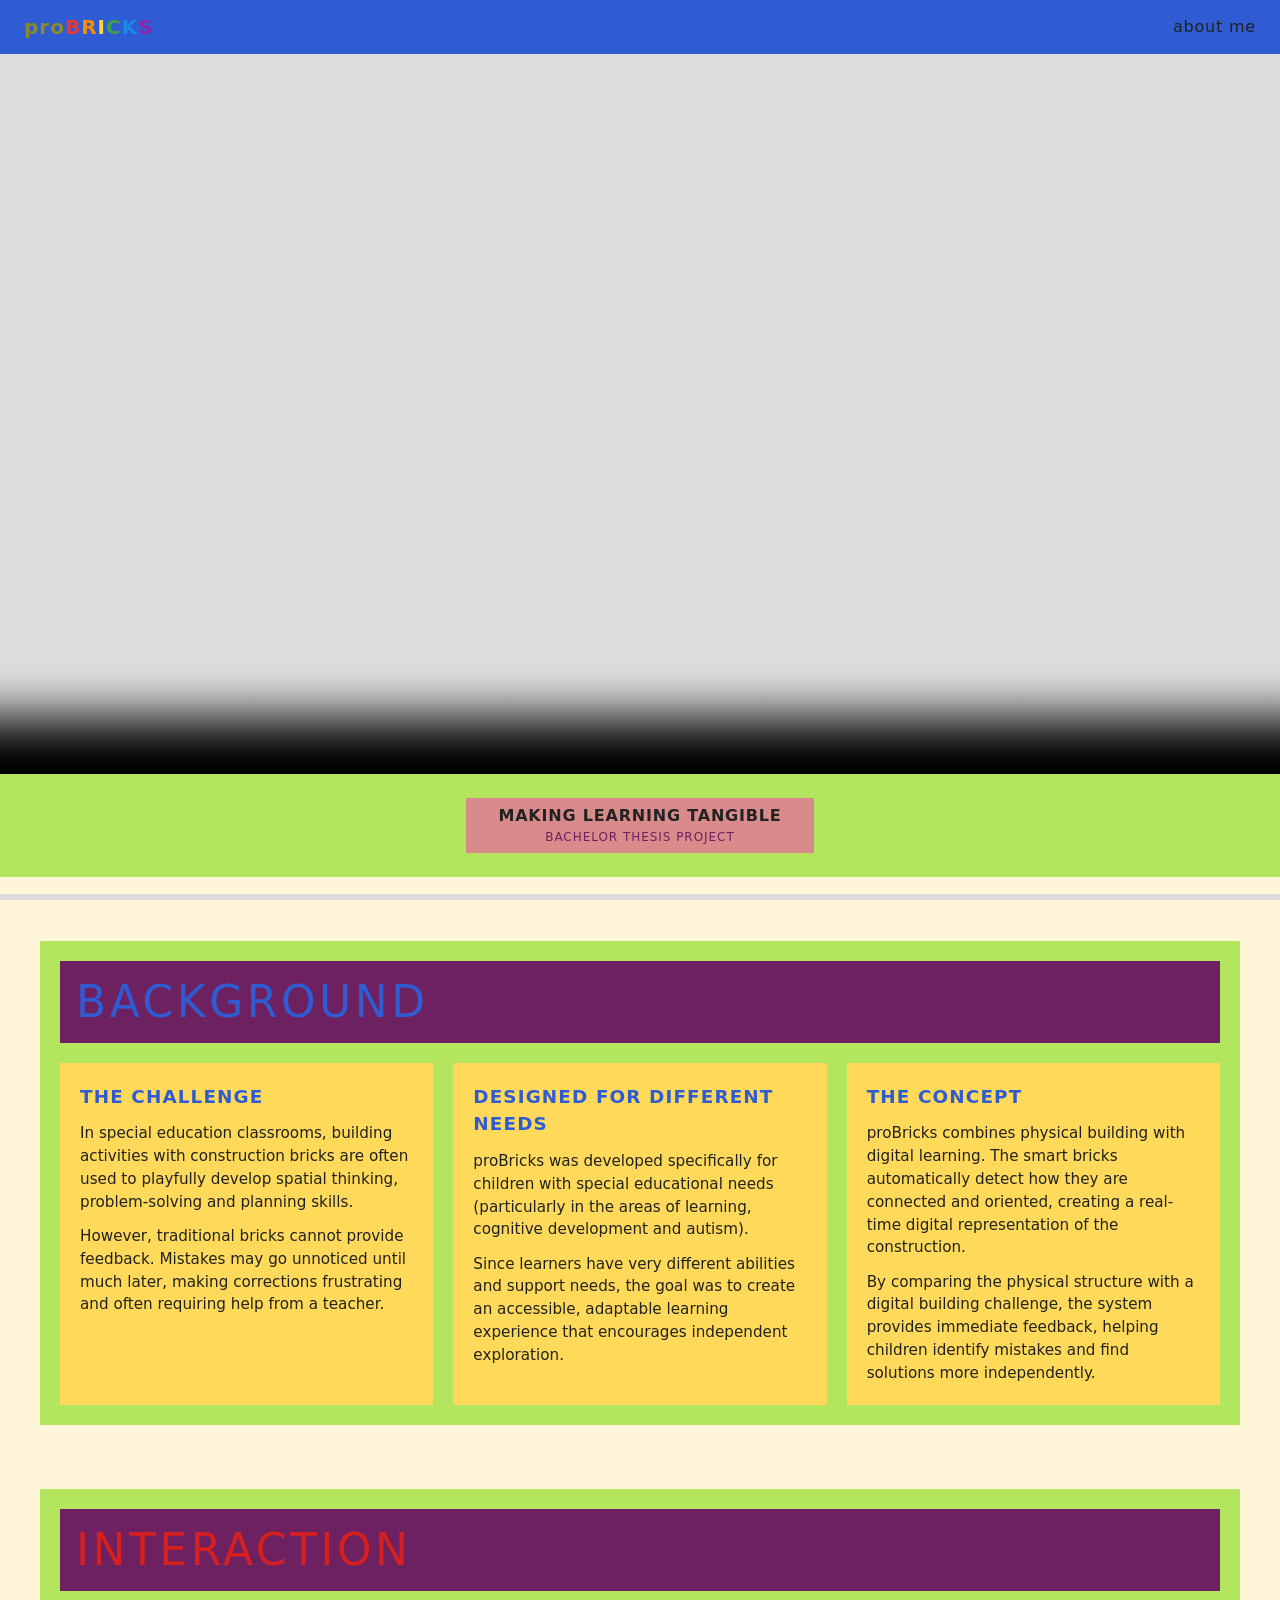
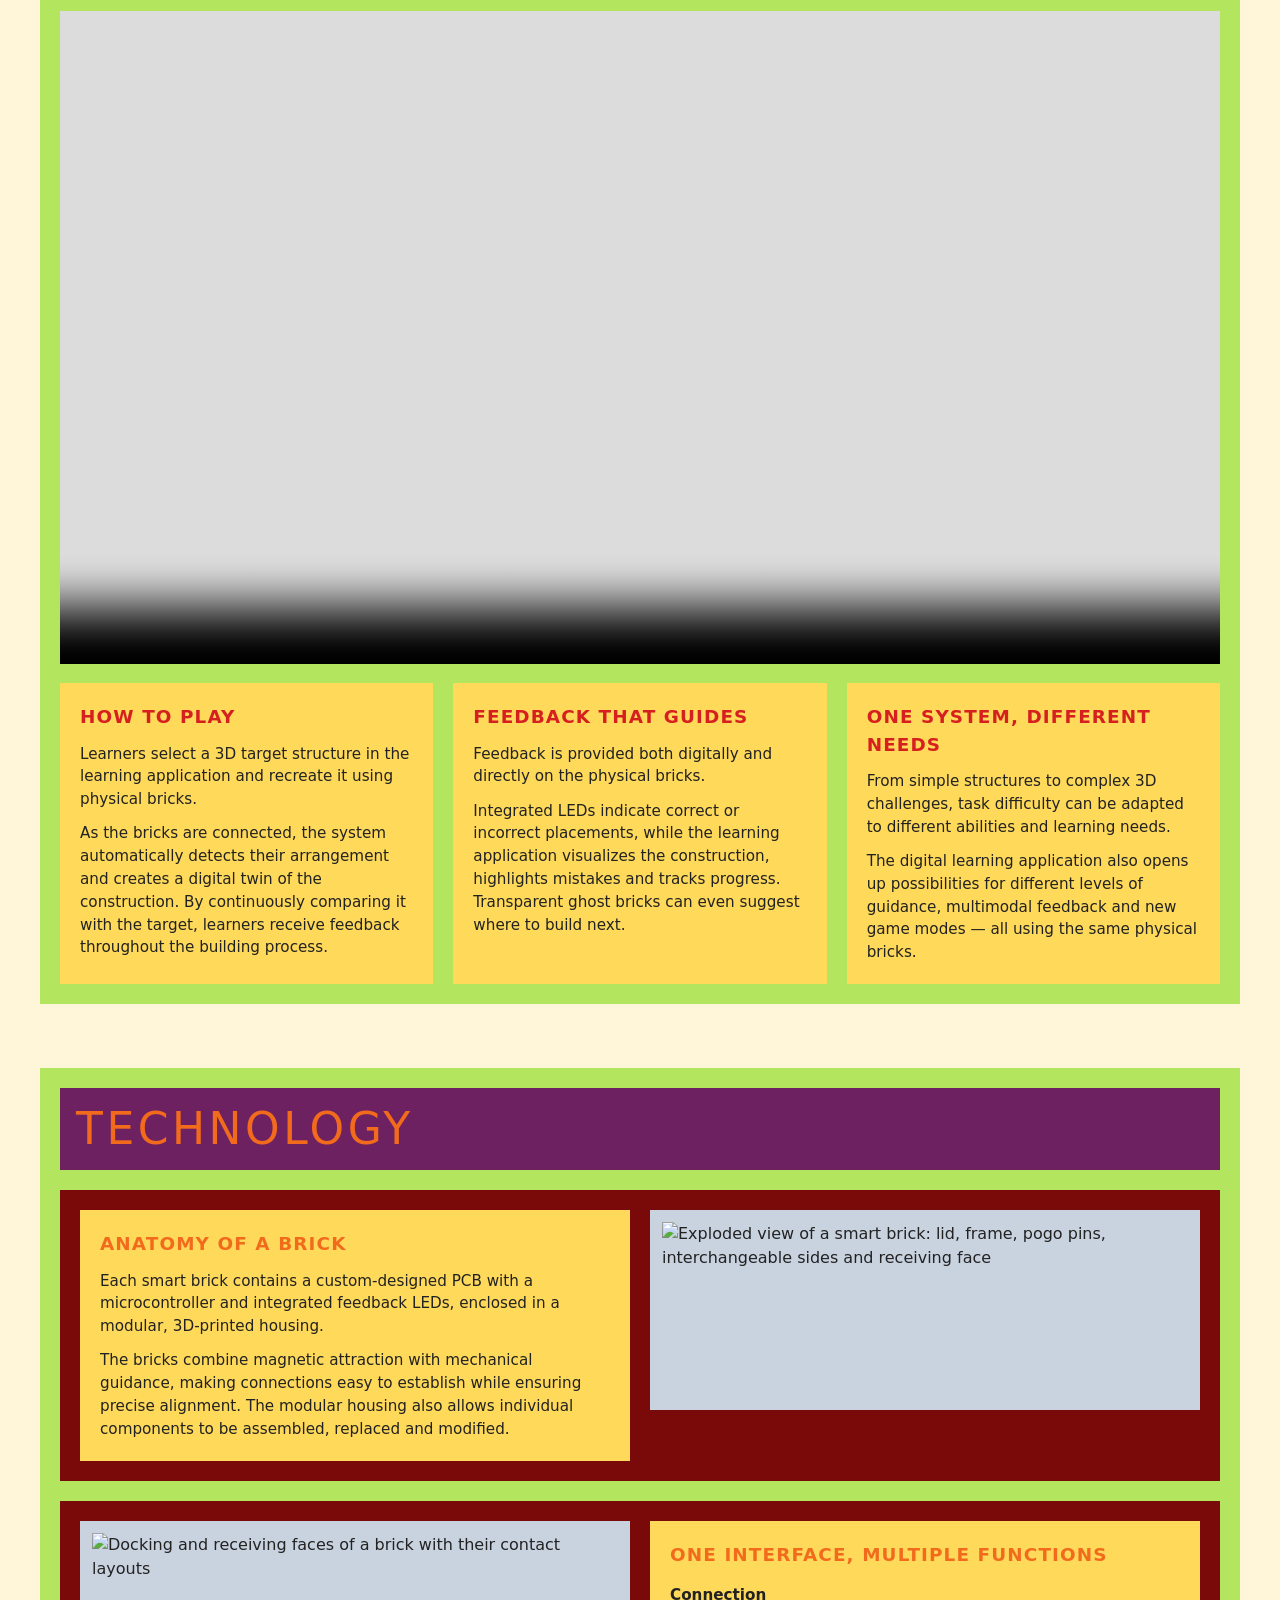
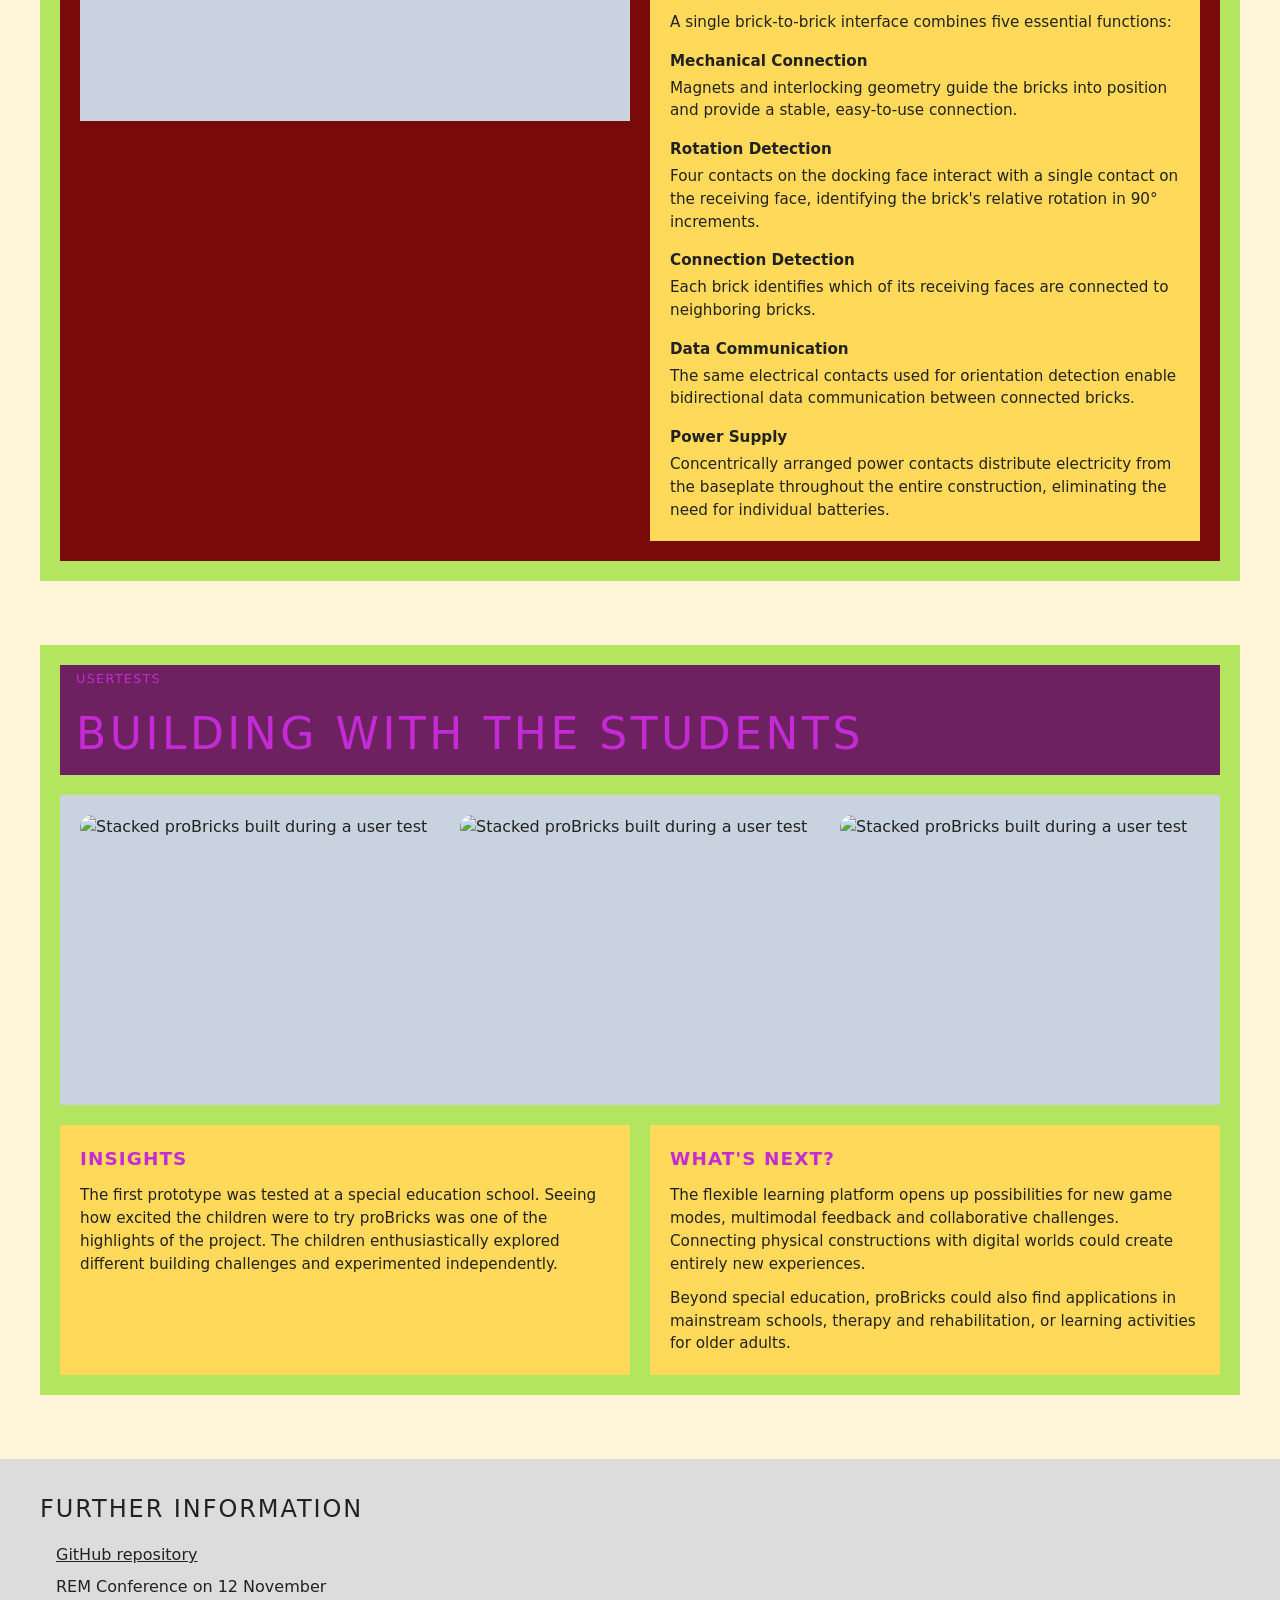
==== index.html @ c1872a35 "initial commit" ====
<!DOCTYPE html>
<html lang="en">
<head>
  <meta charset="UTF-8">
  <meta name="viewport" content="width=device-width, initial-scale=1.0">
  <title>proBRICKS – Making Learning Tangible</title>
  <link rel="stylesheet" href="css/styles.css">
</head>
<body>

  <!-- Header -->
  <header class="site-header">
    <a href="#" class="logo" aria-label="proBRICKS home">
      <span class="logo-pro">pro</span><span class="l1">B</span><span class="l2">R</span><span class="l3">I</span><span class="l4">C</span><span class="l5">K</span><span class="l6">S</span>
    </a>
    <nav class="site-nav">
      <a href="#about">about me</a>
    </nav>
  </header>

  <main>
    <!-- Hero -->
    <div class="video video--hero">
      <video controls preload="metadata" poster="assets/hero-poster.jpg">
        <source src="assets/hero.mp4" type="video/mp4">
      </video>
    </div>

    <div class="band">
      <div class="tagline">
        <p class="tagline-title">Making learning tangible</p>
        <p class="tagline-sub">Bachelor thesis project</p>
      </div>
    </div>

    <!-- Background -->
    <section class="section section--background" id="background">
      <h2 class="section-title">Background</h2>
      <div class="card-grid">
        <article class="card">
          <h3>The Challenge</h3>
          <p>In special education classrooms, building activities with construction bricks are often used to playfully develop spatial thinking, problem-solving and planning skills.</p>
          <p>However, traditional bricks cannot provide feedback. Mistakes may go unnoticed until much later, making corrections frustrating and often requiring help from a teacher.</p>
        </article>
        <article class="card">
          <h3>Designed for Different Needs</h3>
          <p>proBricks was developed specifically for children with special educational needs (particularly in the areas of learning, cognitive development and autism).</p>
          <p>Since learners have very different abilities and support needs, the goal was to create an accessible, adaptable learning experience that encourages independent exploration.</p>
        </article>
        <article class="card">
          <h3>The Concept</h3>
          <p>proBricks combines physical building with digital learning. The smart bricks automatically detect how they are connected and oriented, creating a real-time digital representation of the construction.</p>
          <p>By comparing the physical structure with a digital building challenge, the system provides immediate feedback, helping children identify mistakes and find solutions more independently.</p>
        </article>
      </div>
    </section>

    <!-- Interaction -->
    <section class="section section--interaction" id="interaction">
      <h2 class="section-title">Interaction</h2>
      <div class="video">
        <video controls preload="metadata" poster="assets/interaction-poster.jpg">
          <source src="assets/interaction.mp4" type="video/mp4">
        </video>
      </div>
      <div class="card-grid">
        <article class="card">
          <h3>How to Play</h3>
          <p>Learners select a 3D target structure in the learning application and recreate it using physical bricks.</p>
          <p>As the bricks are connected, the system automatically detects their arrangement and creates a digital twin of the construction. By continuously comparing it with the target, learners receive feedback throughout the building process.</p>
        </article>
        <article class="card">
          <h3>Feedback That Guides</h3>
          <p>Feedback is provided both digitally and directly on the physical bricks.</p>
          <p>Integrated LEDs indicate correct or incorrect placements, while the learning application visualizes the construction, highlights mistakes and tracks progress. Transparent ghost bricks can even suggest where to build next.</p>
        </article>
        <article class="card">
          <h3>One System, Different Needs</h3>
          <p>From simple structures to complex 3D challenges, task difficulty can be adapted to different abilities and learning needs.</p>
          <p>The digital learning application also opens up possibilities for different levels of guidance, multimodal feedback and new game modes — all using the same physical bricks.</p>
        </article>
      </div>
    </section>

    <!-- Technology -->
    <section class="section section--technology" id="technology">
      <h2 class="section-title">Technology</h2>

      <div class="feature-row">
        <article class="card">
          <h3>Anatomy of a Brick</h3>
          <p>Each smart brick contains a custom-designed PCB with a microcontroller and integrated feedback LEDs, enclosed in a modular, 3D-printed housing.</p>
          <p>The bricks combine magnetic attraction with mechanical guidance, making connections easy to establish while ensuring precise alignment. The modular housing also allows individual components to be assembled, replaced and modified.</p>
        </article>
        <figure class="media">
          <img src="assets/brick-anatomy.png" alt="Exploded view of a smart brick: lid, frame, pogo pins, interchangeable sides and receiving face">
        </figure>
      </div>

      <div class="feature-row feature-row--reverse">
        <article class="card">
          <h3>One Interface, Multiple Functions</h3>
          <h4>Connection</h4>
          <p>A single brick-to-brick interface combines five essential functions:</p>
          <h4>Mechanical Connection</h4>
          <p>Magnets and interlocking geometry guide the bricks into position and provide a stable, easy-to-use connection.</p>
          <h4>Rotation Detection</h4>
          <p>Four contacts on the docking face interact with a single contact on the receiving face, identifying the brick's relative rotation in 90° increments.</p>
          <h4>Connection Detection</h4>
          <p>Each brick identifies which of its receiving faces are connected to neighboring bricks.</p>
          <h4>Data Communication</h4>
          <p>The same electrical contacts used for orientation detection enable bidirectional data communication between connected bricks.</p>
          <h4>Power Supply</h4>
          <p>Concentrically arranged power contacts distribute electricity from the baseplate throughout the entire construction, eliminating the need for individual batteries.</p>
        </article>
        <figure class="media">
          <img src="assets/brick-interface.png" alt="Docking and receiving faces of a brick with their contact layouts">
        </figure>
      </div>
    </section>

    <!-- Usertests -->
    <section class="section section--usertests" id="usertests">
      <p class="section-eyebrow">Usertests</p>
      <h2 class="section-title">Building with the Students</h2>
      <div class="media-strip">
        <figure class="media"><img src="assets/usertest-1.jpg" alt="Stacked proBricks built during a user test"></figure>
        <figure class="media"><img src="assets/usertest-2.jpg" alt="Stacked proBricks built during a user test"></figure>
        <figure class="media"><img src="assets/usertest-3.jpg" alt="Stacked proBricks built during a user test"></figure>
      </div>
      <div class="card-grid">
        <article class="card">
          <h3>Insights</h3>
          <p>The first prototype was tested at a special education school. Seeing how excited the children were to try proBricks was one of the highlights of the project. The children enthusiastically explored different building challenges and experimented independently.</p>
        </article>
        <article class="card">
          <h3>What's Next?</h3>
          <p>The flexible learning platform opens up possibilities for new game modes, multimodal feedback and collaborative challenges. Connecting physical constructions with digital worlds could create entirely new experiences.</p>
          <p>Beyond special education, proBricks could also find applications in mainstream schools, therapy and rehabilitation, or learning activities for older adults.</p>
        </article>
      </div>
    </section>
  </main>

  <!-- Footer -->
  <footer class="site-footer" id="about">
    <h2>Further Information</h2>
    <ul>
      <li><a href="#">GitHub repository</a></li>
      <li>REM Conference on 12 November</li>
    </ul>
  </footer>

  <div class="progress" aria-hidden="true"><div class="progress-fill"></div></div>

  <script src="js/main.js"></script>
</body>
</html>
---- css/styles.css ----
/* ==========================================================
   Colors – these are the wireframe colors from Figma.
   Swap them here to change the whole site.
   ========================================================== */
:root {
  --page-bg:     #fff6d9;  /* cream page background */
  --bar:         #dcdcdc;  /* header / footer / video gray */
  --section:     #b3e55e;  /* olive  – .section wrapper */
  --title-bar:   #6e2160;  /* purple – .section-title */
  --card:        #ffd95a;  /* yellow – .card */
  --feature:     #7a0a0a;  /* maroon – .feature-row */
  --media:       #c9d3e0;  /* light blue-gray – .media */
  --tagline:     #d98a8a;  /* pink   – .tagline */
  --text:        #222;

  /* per-section accent colors */
  --accent-blue:    #2f5bd3;
  --accent-red:     #d61f1f;
  --accent-orange:  #f26b1d;
  --accent-magenta: #c42bd6;

  --gap: 1.25rem;
  --radius: 4px;
  --max-width: 1200px;
}

/* ---------- Base ---------- */
*,
*::before,
*::after { box-sizing: border-box; }

/* keeps in-page jumps (#about) from landing under the sticky header */
html { scroll-padding-top: 4rem; }

body {
  margin: 0;
  font-family: "Open Sans", system-ui, -apple-system, "Segoe UI", sans-serif;
  line-height: 1.5;
  color: var(--text);
  background: var(--page-bg);
}

img, video { display: block; max-width: 100%; }

h1, h2, h3, h4 { margin: 0; }
p { margin: 0 0 0.75em; }
p:last-child { margin-bottom: 0; }

a { color: inherit; }

/* ---------- Header ---------- */
.site-header {
  position: sticky;
  top: 0;
  z-index: 100;
  display: flex;
  align-items: center;
  gap: 1rem;
  padding: 0.75rem 1.5rem;
  background: var(--accent-blue);
}

.logo {
  font-weight: 700;
  font-size: 1.25rem;
  letter-spacing: 0.05em;
  text-decoration: none;
}
.logo-pro { color: #8a8a2a; }
.logo .l1 { color: #e53935; }
.logo .l2 { color: #fb8c00; }
.logo .l3 { color: #fdd835; }
.logo .l4 { color: #43a047; }
.logo .l5 { color: #1e88e5; }
.logo .l6 { color: #8e24aa; }

.site-nav { margin-left: auto; }
.site-nav a { text-decoration: none; letter-spacing: 0.05em; }

/* ---------- Video ---------- */
.video {
  aspect-ratio: 16 / 9;
  background: var(--bar);
}
.video video {
  width: 100%;
  height: 100%;
  object-fit: cover;
}
.video--hero {
  max-height: 85vh;
  width: 100%;
}

/* ---------- Tagline band ---------- */
.band {
  display: flex;
  justify-content: center;
  padding: 1.5rem;
  background: var(--section);
}
.tagline {
  padding: 0.4rem 2rem;
  text-align: center;
  background: var(--tagline);
}
.tagline-title {
  margin: 0;
  font-weight: 600;
  text-transform: uppercase;
  letter-spacing: 0.05em;
}
.tagline-sub {
  margin: 0;
  font-size: 0.75rem;
  text-transform: uppercase;
  letter-spacing: 0.08em;
  color: #6e2160;
}

/* ---------- Section (olive wrapper) ---------- */
.section {
  --accent: var(--accent-blue);
  max-width: var(--max-width);
  margin: 4rem auto;
  padding: var(--gap);
  display: flex;
  flex-direction: column;
  gap: var(--gap);
  background: var(--section);
}

.section--background { --accent: var(--accent-blue); }
.section--interaction { --accent: var(--accent-red); }
.section--technology { --accent: var(--accent-orange); }
.section--usertests  { --accent: var(--accent-magenta); }

/* Purple title bar */
.section-title {
  padding: 0.5rem 1rem;
  font-size: clamp(1.75rem, 4vw, 2.75rem);
  font-weight: 400;
  text-transform: uppercase;
  letter-spacing: 0.08em;
  color: var(--accent);
  background: var(--title-bar);
}

/* Small label above a title */
.section-eyebrow {
  margin: 0 0 calc(var(--gap) * -1);
  padding: 0.25rem 1rem;
  font-size: 0.8rem;
  text-transform: uppercase;
  letter-spacing: 0.1em;
  color: var(--accent);
  background: var(--title-bar);
}

/* ---------- Cards (yellow) ---------- */
.card-grid {
  display: grid;
  grid-template-columns: repeat(auto-fit, minmax(260px, 1fr));
  gap: var(--gap);
}

.card {
  padding: 1.25rem;
  font-size: 0.95rem;
  background: var(--card);
}
.card h3 {
  margin-bottom: 0.75rem;
  font-size: 1.15rem;
  font-weight: 600;
  text-transform: uppercase;
  letter-spacing: 0.06em;
  color: var(--accent);
}
.card h4 {
  margin: 1rem 0 0.25rem;
  font-size: 0.95rem;
}

/* ---------- Feature row (maroon: card + media) ---------- */
.feature-row {
  display: grid;
  grid-template-columns: 1fr 1fr;
  gap: var(--gap);
  padding: var(--gap);
  background: var(--feature);
  align-items: start;
}
.feature-row--reverse .media { order: -1; }

/* ---------- Media (light blue-gray image frame) ---------- */
.media {
  margin: 0;
  padding: 0.75rem;
  background: var(--media);
  min-height: 200px;
}
.media img {
  width: 100%;
  height: 100%;
  object-fit: contain;
}

.media-strip {
  display: grid;
  grid-template-columns: repeat(auto-fit, minmax(220px, 1fr));
  gap: var(--gap);
  padding: var(--gap);
  background: var(--media);
}
.media-strip .media {
  padding: 0;
  aspect-ratio: 4 / 3;
}
.media-strip .media img {
  object-fit: cover;
  border-radius: 12px;
}

/* ---------- Footer ---------- */
.site-footer {
  padding: 2rem 1.5rem 4rem;
  background: var(--bar);
}
.site-footer h2 {
  max-width: var(--max-width);
  margin: 0 auto 1rem;
  font-weight: 500;
  text-transform: uppercase;
  letter-spacing: 0.08em;
}
.site-footer ul {
  max-width: var(--max-width);
  margin: 0 auto;
  padding-left: 1rem;
  list-style: none;
}
.site-footer li { margin-bottom: 0.5rem; }

/* ---------- Scroll progress bar ---------- */
.progress {
  position: fixed;
  left: 0;
  right: 0;
  bottom: 0;
  height: 6px;
  background: var(--bar);
}
.progress-fill {
  height: 100%;
  width: 0;
  background: var(--section);
}

/* ---------- Mobile ---------- */
@media (max-width: 768px) {
  .section { margin: 2rem 0.75rem; }
  .feature-row { grid-template-columns: 1fr; }
  .feature-row--reverse .media { order: 0; }
}
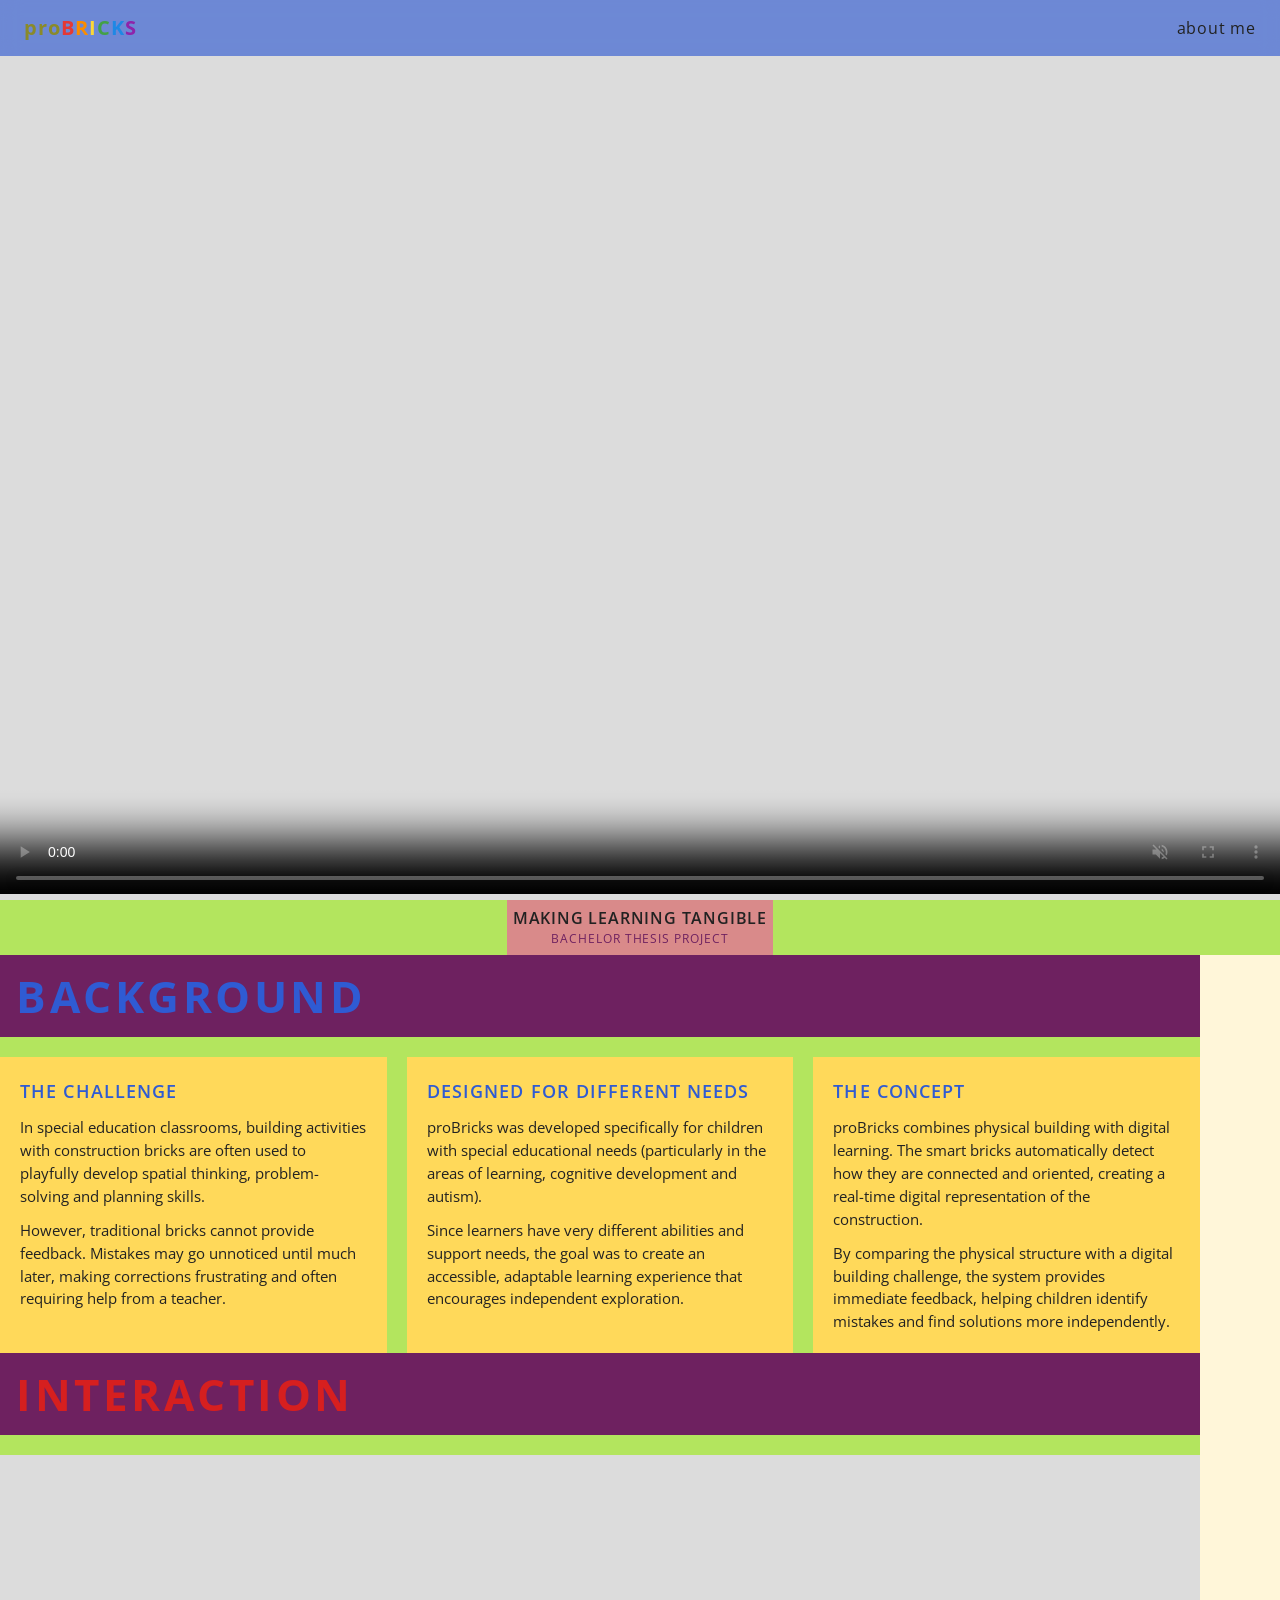
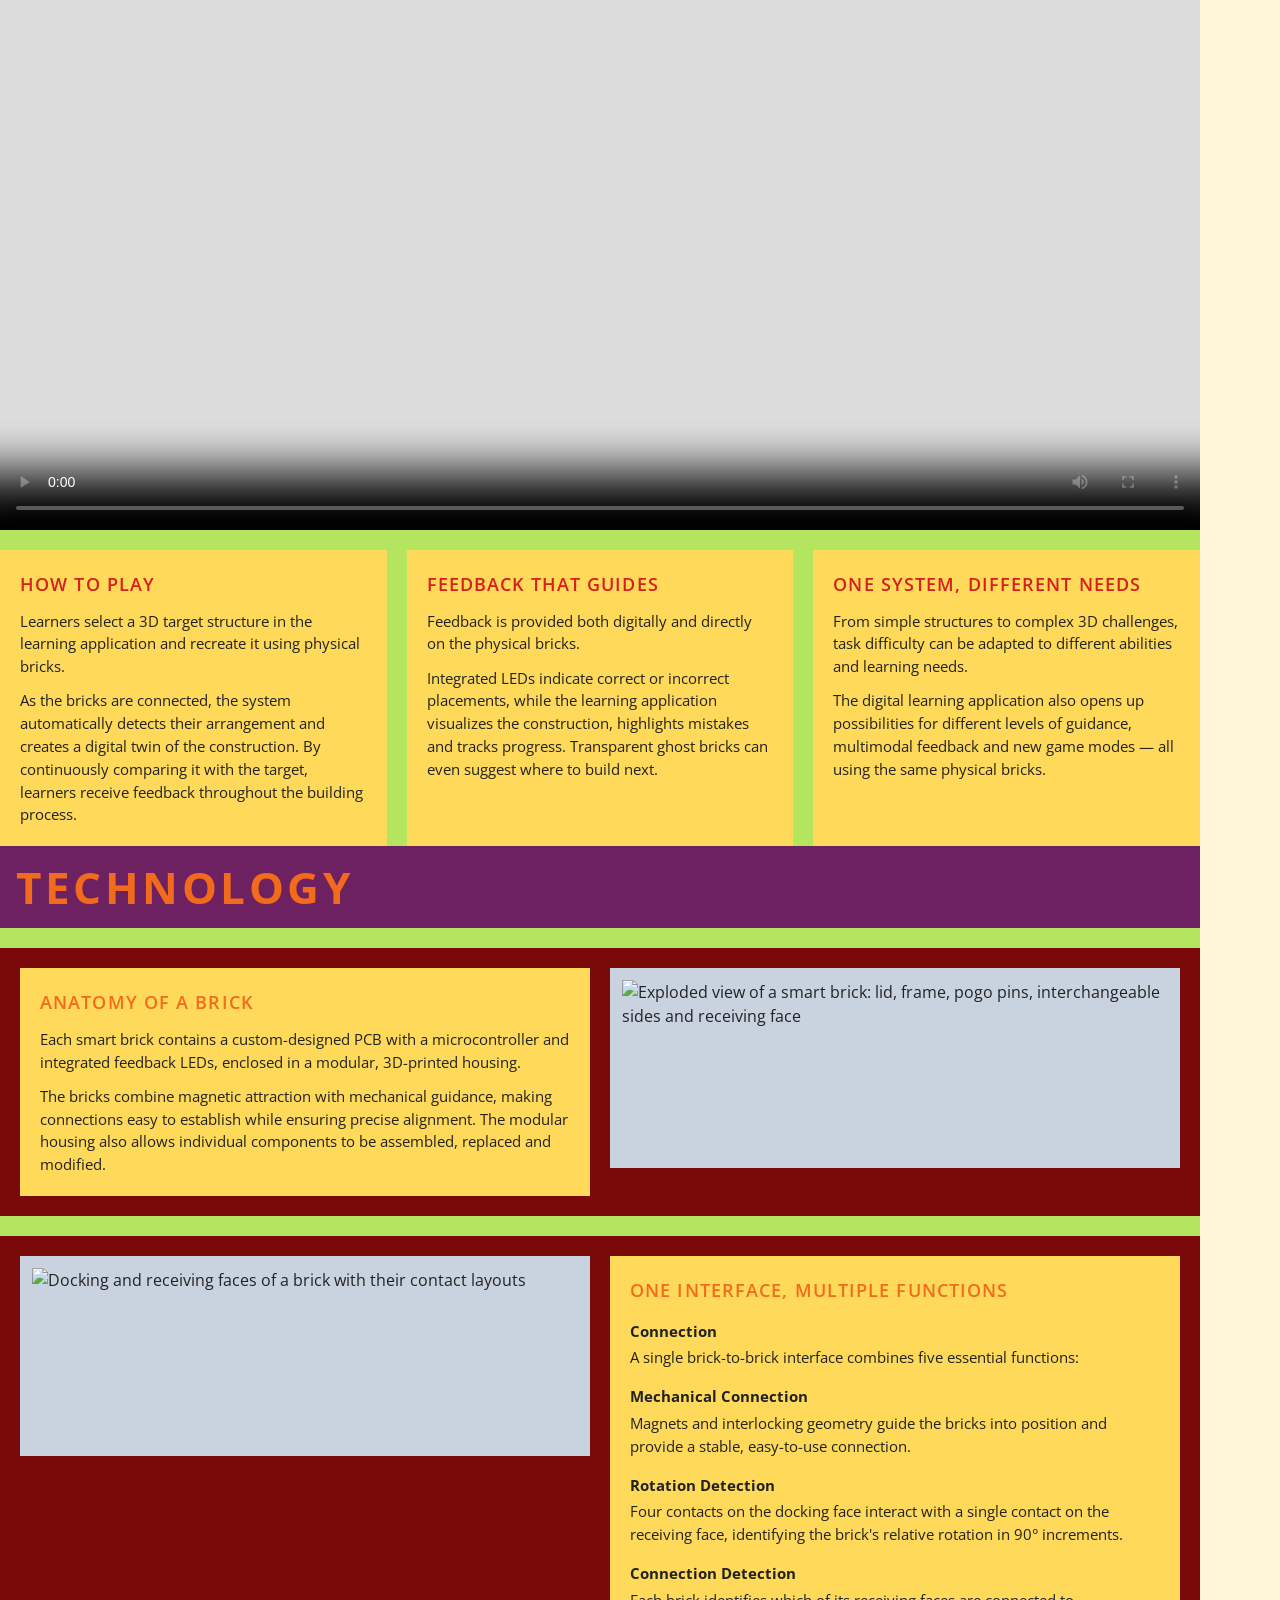
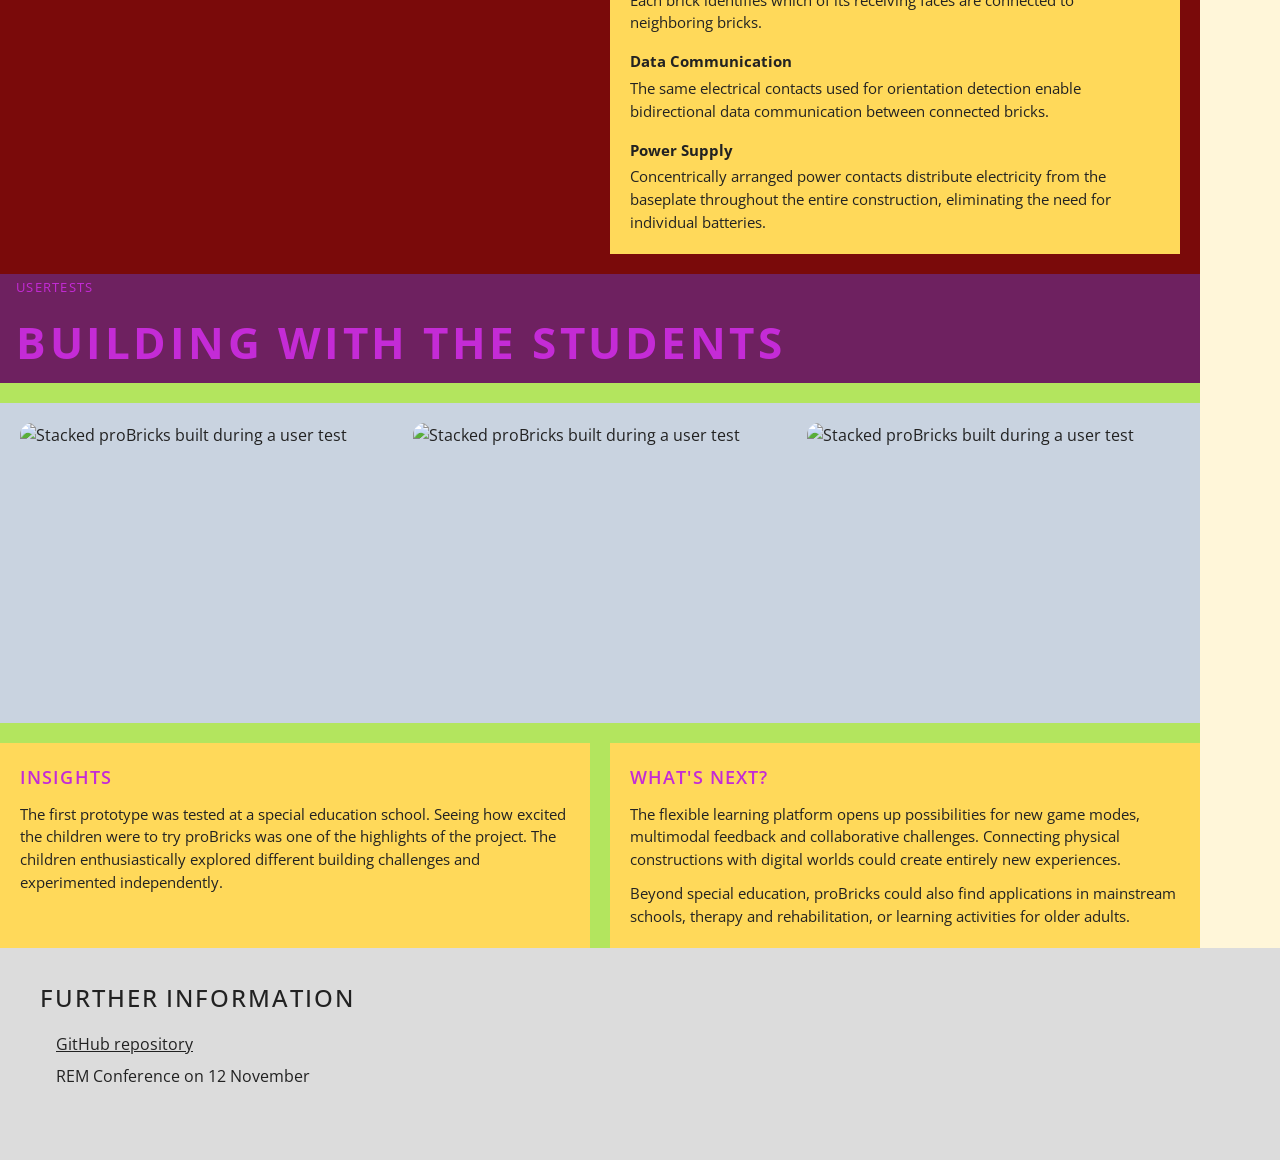
==== commit a44f6574: "text sizes css" ====
--- a/index.html
+++ b/index.html
@@ -15,13 +15,14 @@
     </a>
     <nav class="site-nav">
       <a href="#about">about me</a>
+      <img class="peek" src="assets/lego_elena.png" alt="" aria-hidden="true">
     </nav>
   </header>
 
   <main>
     <!-- Hero -->
     <div class="video video--hero">
-      <video controls preload="metadata" poster="assets/hero-poster.jpg">
+      <video autoplay muted playsinline controls poster="assets/hero-poster.jpg">
         <source src="assets/hero.mp4" type="video/mp4">
       </video>
     </div>
--- a/css/styles.css
+++ b/css/styles.css
@@ -1,6 +1,18 @@
 /* ==========================================================
-   Colors – these are the wireframe colors from Figma.
-   Swap them here to change the whole site.
+   Font – Open Sans, served from our own files (no Google request).
+   One variable file covers every weight from 400 to 700.
+   ========================================================== */
+@font-face {
+  font-family: "Open Sans";
+  font-style: normal;
+  font-weight: 400 700;
+  font-display: swap;
+  src: url("../assets/fonts/open-sans-latin.woff2") format("woff2");
+}
+
+/* ==========================================================
+   Design settings – colors, text styles and sizes.
+   Change them here to change the whole site.
    ========================================================== */
 :root {
   --page-bg:     #fff6d9;  /* cream page background */
@@ -19,9 +31,43 @@
   --accent-orange:  #f26b1d;
   --accent-magenta: #c42bd6;
 
+  /* text colors (headings in sections use their --accent) */
+  --text-sub:    #6e2160;  /* purple – tagline subtitle */
+
+  /* logo letter colors */
+  --logo-pro: #8a8a2a;
+  --logo-1:   #e53935;   /* B */
+  --logo-2:   #fb8c00;   /* R */
+  --logo-3:   #fdd835;   /* I */
+  --logo-4:   #43a047;   /* C */
+  --logo-5:   #1e88e5;   /* K */
+  --logo-6:   #8e24aa;   /* S */
+
+  /* ---------- Typography ---------- */
+  --font: "Open Sans", system-ui, -apple-system, "Segoe UI", sans-serif;
+
+  /* weights */
+  --fw-regular:  400;
+  --fw-medium:   500;
+  --fw-semibold: 600;
+  --fw-bold:     700;
+
+  /* sizes (1rem = 16px); smaller values for phones are in the Mobile block at the bottom */
+  --fs-body:          1rem;      /* normal text, "about me" */
+  --fs-logo:          1.25rem;
+  --fs-tagline:       1rem;
+  --fs-tagline-sub:   0.75rem;
+  --fs-section-title: clamp(1.75rem, 4vw, 2.75rem);  /* grows with window width */
+  --fs-eyebrow:       0.8rem;
+  --fs-card:          0.95rem;
+  --fs-card-title:    1.15rem;   /* card h3 */
+  --fs-card-sub:      0.95rem;   /* card h4 */
+  --fs-footer-title:  1.5rem;
+
   --gap: 1.25rem;
   --radius: 4px;
   --max-width: 1200px;
+  --header-h: 3.5rem;   /* fixed header height – the hero video fills the rest of the screen */
 }
 
 /* ---------- Base ---------- */
@@ -30,11 +76,14 @@
 *::after { box-sizing: border-box; }
 
 /* keeps in-page jumps (#about) from landing under the sticky header */
-html { scroll-padding-top: 4rem; }
+html { scroll-padding-top: var(--header-h); }
 
 body {
   margin: 0;
-  font-family: "Open Sans", system-ui, -apple-system, "Segoe UI", sans-serif;
+  overflow-x: clip;   /* hides the off-screen .peek figure without a sideways scrollbar */
+  font-family: var(--font);
+  font-size: var(--fs-body);
+  font-weight: var(--fw-regular);
   line-height: 1.5;
   color: var(--text);
   background: var(--page-bg);
@@ -56,26 +105,47 @@
   display: flex;
   align-items: center;
   gap: 1rem;
-  padding: 0.75rem 1.5rem;
-  background: var(--accent-blue);
+  height: var(--header-h);
+  padding: 0 1.5rem;
+  background: rgb(47 91 211 / 70%);   /* --accent-blue at 70% */
+  -webkit-backdrop-filter: blur(10px);
+  backdrop-filter: blur(10px);
 }
 
 .logo {
-  font-weight: 700;
-  font-size: 1.25rem;
+  font-weight: var(--fw-bold);
+  font-size: var(--fs-logo);
   letter-spacing: 0.05em;
   text-decoration: none;
 }
-.logo-pro { color: #8a8a2a; }
-.logo .l1 { color: #e53935; }
-.logo .l2 { color: #fb8c00; }
-.logo .l3 { color: #fdd835; }
-.logo .l4 { color: #43a047; }
-.logo .l5 { color: #1e88e5; }
-.logo .l6 { color: #8e24aa; }
+.logo-pro { color: var(--logo-pro); }
+.logo .l1 { color: var(--logo-1); }
+.logo .l2 { color: var(--logo-2); }
+.logo .l3 { color: var(--logo-3); }
+.logo .l4 { color: var(--logo-4); }
+.logo .l5 { color: var(--logo-5); }
+.logo .l6 { color: var(--logo-6); }
 
 .site-nav { margin-left: auto; }
 .site-nav a { text-decoration: none; letter-spacing: 0.05em; }
+
+/* Lego figure that peeks in from the right under "about me" on hover */
+.peek {
+  position: absolute;
+  top: 80%;
+  right: 0;
+  width: 70px;
+  pointer-events: none;
+  opacity: 0;
+  transform: translateX(110%);
+  /* same soft glide in and out */
+  transition: transform 0.6s ease-in-out, opacity 0.6s ease-in-out;
+}
+.site-nav a:hover + .peek,
+.site-nav a:focus-visible + .peek {
+  opacity: 1;
+  transform: translateX(0);
+}
 
 /* ---------- Video ---------- */
 .video {
@@ -87,43 +157,47 @@
   height: 100%;
   object-fit: cover;
 }
+/* header + hero video together fill exactly one screen */
 .video--hero {
-  max-height: 85vh;
   width: 100%;
+  aspect-ratio: auto;
+  height: calc(100vh - var(--header-h));
+  height: calc(100svh - var(--header-h));   /* mobile: ignores the browser's address bar */
 }
 
 /* ---------- Tagline band ---------- */
 .band {
   display: flex;
   justify-content: center;
-  padding: 1.5rem;
+  padding: 1m;
   background: var(--section);
 }
 .tagline {
-  padding: 0.4rem 2rem;
+  padding: 0.4rem;
   text-align: center;
   background: var(--tagline);
 }
 .tagline-title {
   margin: 0;
-  font-weight: 600;
+  font-size: var(--fs-tagline);
+  font-weight: var(--fw-semibold);
   text-transform: uppercase;
   letter-spacing: 0.05em;
 }
 .tagline-sub {
   margin: 0;
-  font-size: 0.75rem;
+  font-size: var(--fs-tagline-sub);
   text-transform: uppercase;
   letter-spacing: 0.08em;
-  color: #6e2160;
+  color: var(--text-sub);
 }
 
 /* ---------- Section (olive wrapper) ---------- */
 .section {
   --accent: var(--accent-blue);
   max-width: var(--max-width);
-  margin: 4rem auto;
-  padding: var(--gap);
+  /*margin: 4rem auto;*/
+  /*padding: var(--gap);*/
   display: flex;
   flex-direction: column;
   gap: var(--gap);
@@ -138,8 +212,8 @@
 /* Purple title bar */
 .section-title {
   padding: 0.5rem 1rem;
-  font-size: clamp(1.75rem, 4vw, 2.75rem);
-  font-weight: 400;
+  font-size: var(--fs-section-title);
+  font-weight: var(--fw-bold);
   text-transform: uppercase;
   letter-spacing: 0.08em;
   color: var(--accent);
@@ -150,7 +224,7 @@
 .section-eyebrow {
   margin: 0 0 calc(var(--gap) * -1);
   padding: 0.25rem 1rem;
-  font-size: 0.8rem;
+  font-size: var(--fs-eyebrow);
   text-transform: uppercase;
   letter-spacing: 0.1em;
   color: var(--accent);
@@ -166,20 +240,21 @@
 
 .card {
   padding: 1.25rem;
-  font-size: 0.95rem;
+  font-size: var(--fs-card);
   background: var(--card);
 }
 .card h3 {
   margin-bottom: 0.75rem;
-  font-size: 1.15rem;
-  font-weight: 600;
+  font-size: var(--fs-card-title);
+  font-weight: var(--fw-semibold);
   text-transform: uppercase;
   letter-spacing: 0.06em;
   color: var(--accent);
 }
 .card h4 {
   margin: 1rem 0 0.25rem;
-  font-size: 0.95rem;
+  font-size: var(--fs-card-sub);
+  font-weight: var(--fw-bold);
 }
 
 /* ---------- Feature row (maroon: card + media) ---------- */
@@ -230,7 +305,8 @@
 .site-footer h2 {
   max-width: var(--max-width);
   margin: 0 auto 1rem;
-  font-weight: 500;
+  font-size: var(--fs-footer-title);
+  font-weight: var(--fw-medium);
   text-transform: uppercase;
   letter-spacing: 0.08em;
 }
@@ -259,6 +335,16 @@
 
 /* ---------- Mobile ---------- */
 @media (max-width: 768px) {
+  /* slightly smaller text on phones; body text stays 16px for readability */
+  :root {
+    --fs-logo:          1.1rem;
+    --fs-tagline:       0.9rem;
+    --fs-tagline-sub:   0.7rem;
+    --fs-card-title:    1.05rem;
+    --fs-footer-title:  1.25rem;
+  }
+  .logo { letter-spacing: 0.02em; }
+
   .section { margin: 2rem 0.75rem; }
   .feature-row { grid-template-columns: 1fr; }
   .feature-row--reverse .media { order: 0; }
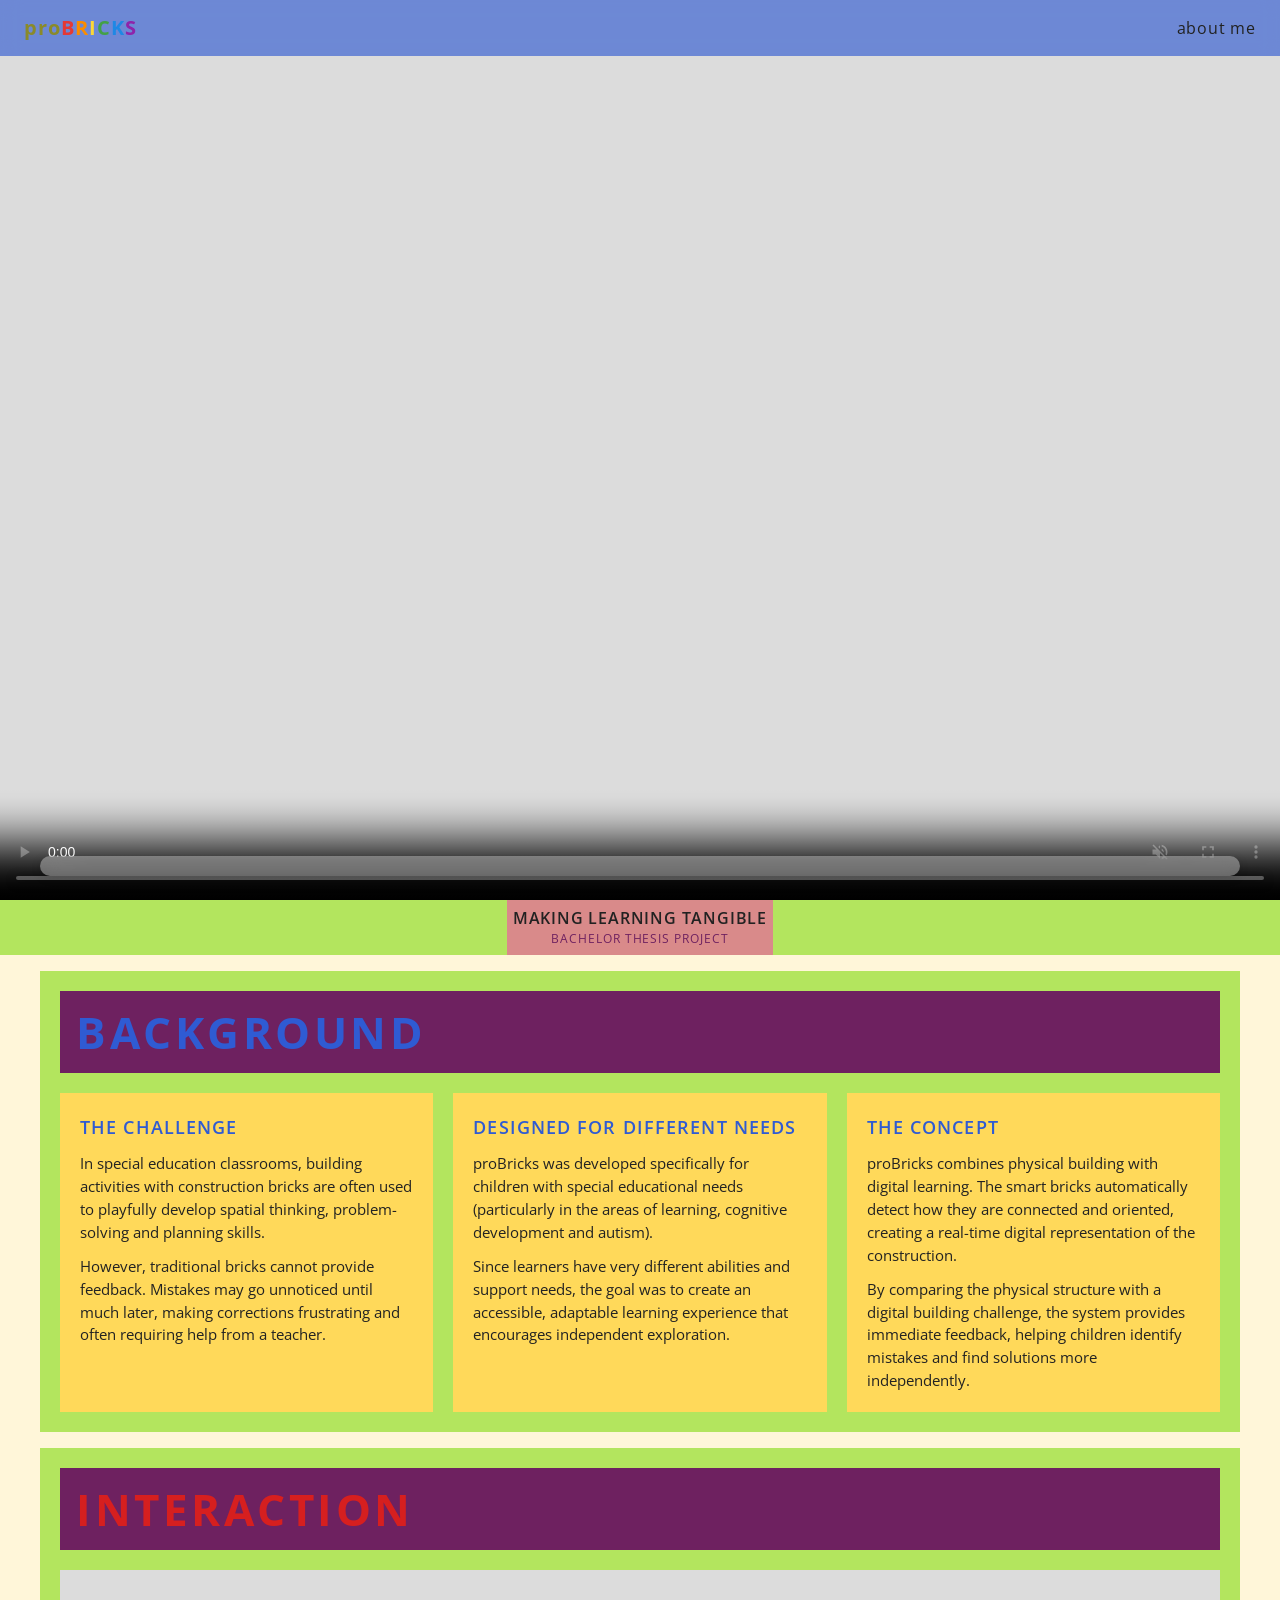
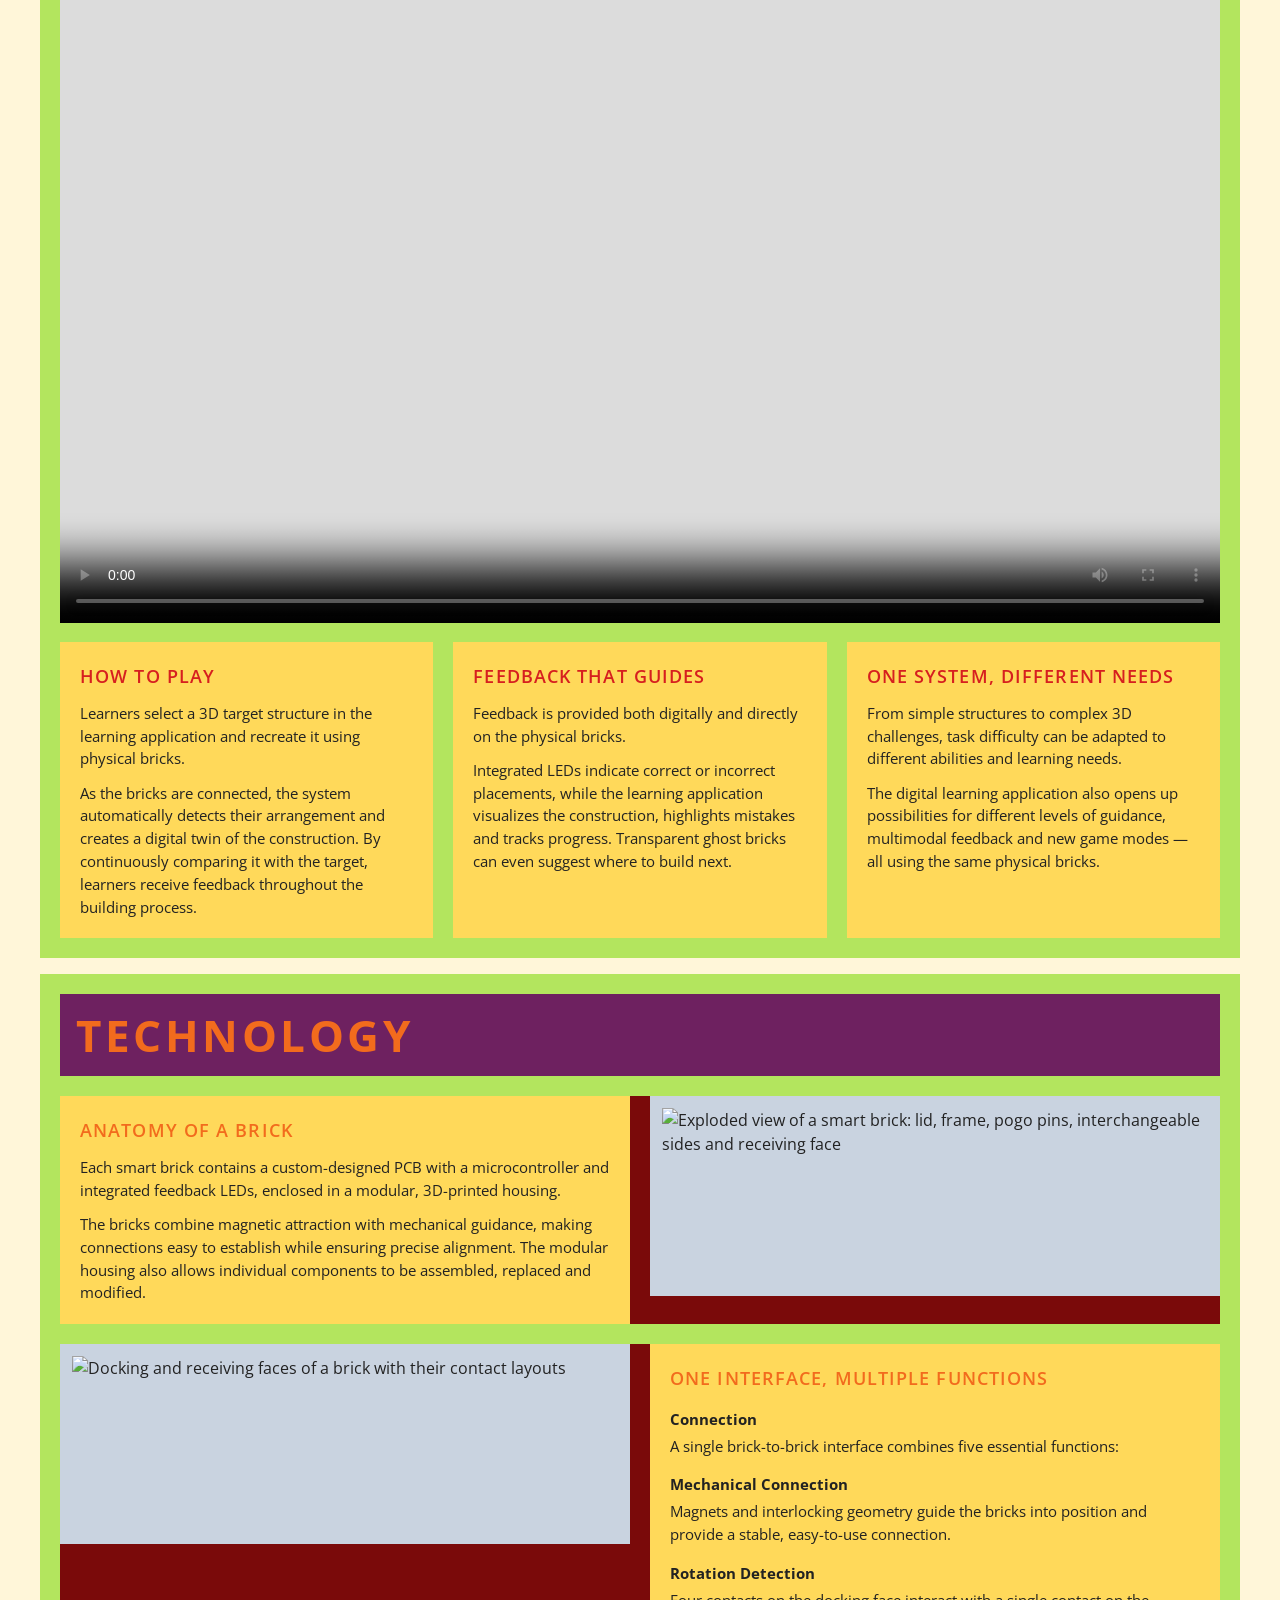
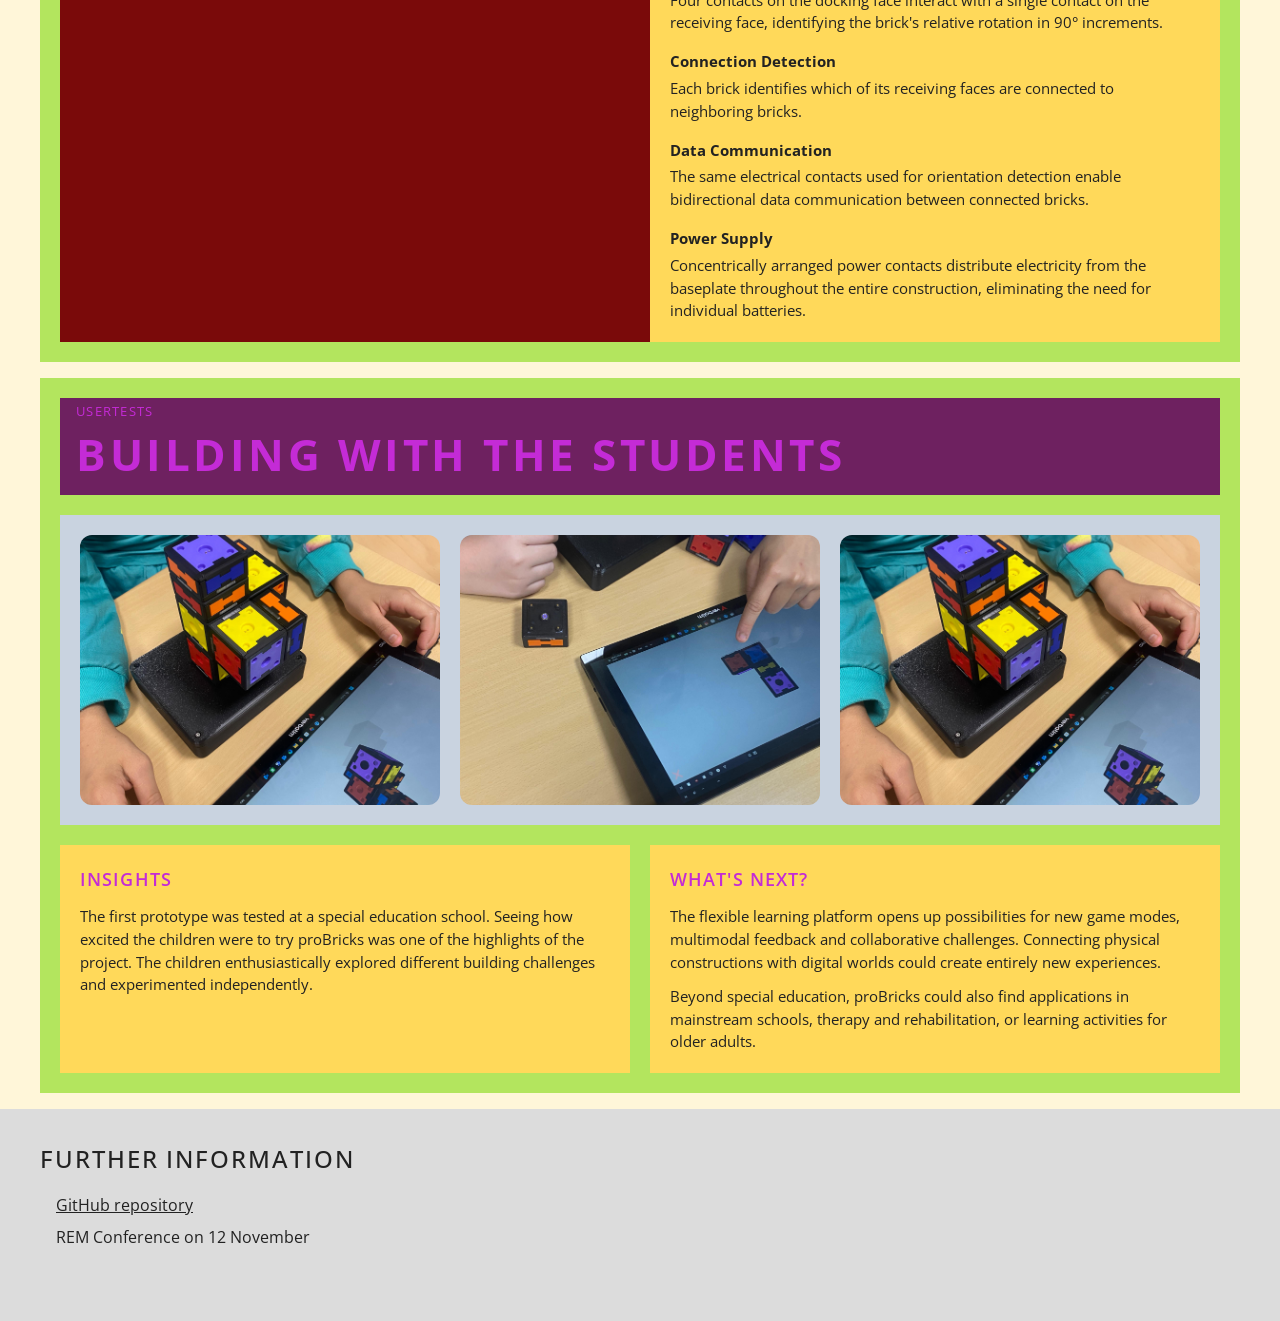
==== commit a3bf8090: "before background change" ====
--- a/index.html
+++ b/index.html
@@ -14,7 +14,7 @@
       <span class="logo-pro">pro</span><span class="l1">B</span><span class="l2">R</span><span class="l3">I</span><span class="l4">C</span><span class="l5">K</span><span class="l6">S</span>
     </a>
     <nav class="site-nav">
-      <a href="#about">about me</a>
+      <a href="about.html">about me</a>
       <img class="peek" src="assets/lego_elena.png" alt="" aria-hidden="true">
     </nav>
   </header>
@@ -61,7 +61,7 @@
       <h2 class="section-title">Interaction</h2>
       <div class="video">
         <video controls preload="metadata" poster="assets/interaction-poster.jpg">
-          <source src="assets/interaction.mp4" type="video/mp4">
+          <source src="assets/video_probricks.mp4" type="video/mp4">
         </video>
       </div>
       <div class="card-grid">
@@ -125,9 +125,9 @@
       <p class="section-eyebrow">Usertests</p>
       <h2 class="section-title">Building with the Students</h2>
       <div class="media-strip">
-        <figure class="media"><img src="assets/usertest-1.jpg" alt="Stacked proBricks built during a user test"></figure>
-        <figure class="media"><img src="assets/usertest-2.jpg" alt="Stacked proBricks built during a user test"></figure>
-        <figure class="media"><img src="assets/usertest-3.jpg" alt="Stacked proBricks built during a user test"></figure>
+        <figure class="media"><img src="assets/learners.jpg" alt="Stacked proBricks built during a user test"></figure>
+        <figure class="media"><img src="assets/learners1.jpg" alt="Stacked proBricks built during a user test"></figure>
+        <figure class="media"><img src="assets/learners.jpg" alt="Stacked proBricks built during a user test"></figure>
       </div>
       <div class="card-grid">
         <article class="card">
--- a/css/styles.css
+++ b/css/styles.css
@@ -64,6 +64,8 @@
   --fs-card-sub:      0.95rem;   /* card h4 */
   --fs-footer-title:  1.5rem;
 
+  --button:      #cbc0c3;  /* gray-mauve – .button (lebenslauf) */
+
   --gap: 1.25rem;
   --radius: 4px;
   --max-width: 1200px;
@@ -134,7 +136,7 @@
   position: absolute;
   top: 80%;
   right: 0;
-  width: 70px;
+  width: clamp(70px, 4vw, 110px);   /* 70px on laptops, grows a bit on big monitors */
   pointer-events: none;
   opacity: 0;
   transform: translateX(110%);
@@ -196,8 +198,8 @@
 .section {
   --accent: var(--accent-blue);
   max-width: var(--max-width);
-  /*margin: 4rem auto;*/
-  /*padding: var(--gap);*/
+  margin: 1rem auto;
+  padding: var(--gap);
   display: flex;
   flex-direction: column;
   gap: var(--gap);
@@ -223,13 +225,15 @@
 /* Small label above a title */
 .section-eyebrow {
   margin: 0 0 calc(var(--gap) * -1);
-  padding: 0.25rem 1rem;
+  padding: 0.25rem 1rem 0;
   font-size: var(--fs-eyebrow);
   text-transform: uppercase;
   letter-spacing: 0.1em;
   color: var(--accent);
   background: var(--title-bar);
 }
+/* title directly under an eyebrow: no extra space between the two */
+.section-eyebrow + .section-title { padding-top: 0; }
 
 /* ---------- Cards (yellow) ---------- */
 .card-grid {
@@ -262,7 +266,7 @@
   display: grid;
   grid-template-columns: 1fr 1fr;
   gap: var(--gap);
-  padding: var(--gap);
+  /*padding: var(--gap);*/
   background: var(--feature);
   align-items: start;
 }
@@ -297,6 +301,63 @@
   border-radius: 12px;
 }
 
+/* ---------- About page (about.html) ---------- */
+.section--about {
+  margin-top: 4rem;
+  margin-bottom: 4rem;
+}
+
+/* photo (left) + text card (right), same height */
+.about-row {
+  display: grid;
+  grid-template-columns: 1fr 1fr;
+  gap: var(--gap);
+}
+
+.about-photo {
+  display: grid;
+  place-items: center;
+  padding: 3rem 2rem;
+}
+.about-photo img {
+  max-width: 360px;
+  height: auto;
+  object-fit: cover;
+}
+
+.about-card {
+  display: flex;
+  flex-direction: column;
+  padding: 2rem 2.5rem;
+}
+
+/* CV button, pushed to the bottom right of the card; the figure stands on it */
+.cv {
+  display: flex;
+  flex-direction: column;
+  align-items: flex-end;
+  align-self: flex-end;
+  margin-top: auto;
+  padding-top: 2rem;
+}
+.cv-figure {
+  width: 60px;
+  margin-right: 1rem;
+  margin-bottom: -2px;   /* feet touch the button */
+  pointer-events: none;
+}
+
+.button {
+  display: inline-block;
+  padding: 0.25rem 3.5rem;
+  border-radius: var(--radius);
+  text-decoration: none;
+  background: var(--button);
+  transition: filter 0.2s ease;
+}
+.button:hover,
+.button:focus-visible { filter: brightness(0.92); }
+
 /* ---------- Footer ---------- */
 .site-footer {
   padding: 2rem 1.5rem 4rem;
@@ -319,17 +380,33 @@
 .site-footer li { margin-bottom: 0.5rem; }
 
 /* ---------- Scroll progress bar ---------- */
+/* floating pill above the bottom edge; only visible while scrolling (see js/main.js) */
 .progress {
   position: fixed;
-  left: 0;
-  right: 0;
-  bottom: 0;
-  height: 6px;
-  background: var(--bar);
+  left: 50%;
+  bottom: 1.5rem;
+  z-index: 100;
+  width: min(var(--max-width), 100%);   /* same outer width as a .section */
+  height: 20px;
+  padding: 5px;
+  border-radius: 999px;
+  background: rgb(255 255 255 / 35%);
+  -webkit-backdrop-filter: blur(10px);
+  backdrop-filter: blur(10px);
+  box-shadow: 0 2px 10px rgb(0 0 0 / 15%);
+  pointer-events: none;
+  opacity: 0;
+  transform: translate(-50%, 8px);
+  transition: opacity 0.4s ease, transform 0.4s ease;
+}
+.progress.is-visible {
+  opacity: 1;
+  transform: translate(-50%, 0);
 }
 .progress-fill {
   height: 100%;
   width: 0;
+  border-radius: 999px;
   background: var(--section);
 }
 
@@ -346,6 +423,9 @@
   .logo { letter-spacing: 0.02em; }
 
   .section { margin: 2rem 0.75rem; }
+  .progress { width: calc(100% - 1.5rem); }   /* matches the section's 0.75rem side margins */
   .feature-row { grid-template-columns: 1fr; }
   .feature-row--reverse .media { order: 0; }
-}
+  .about-row { grid-template-columns: 1fr; }
+  .about-card { padding: 1.5rem; }
+}
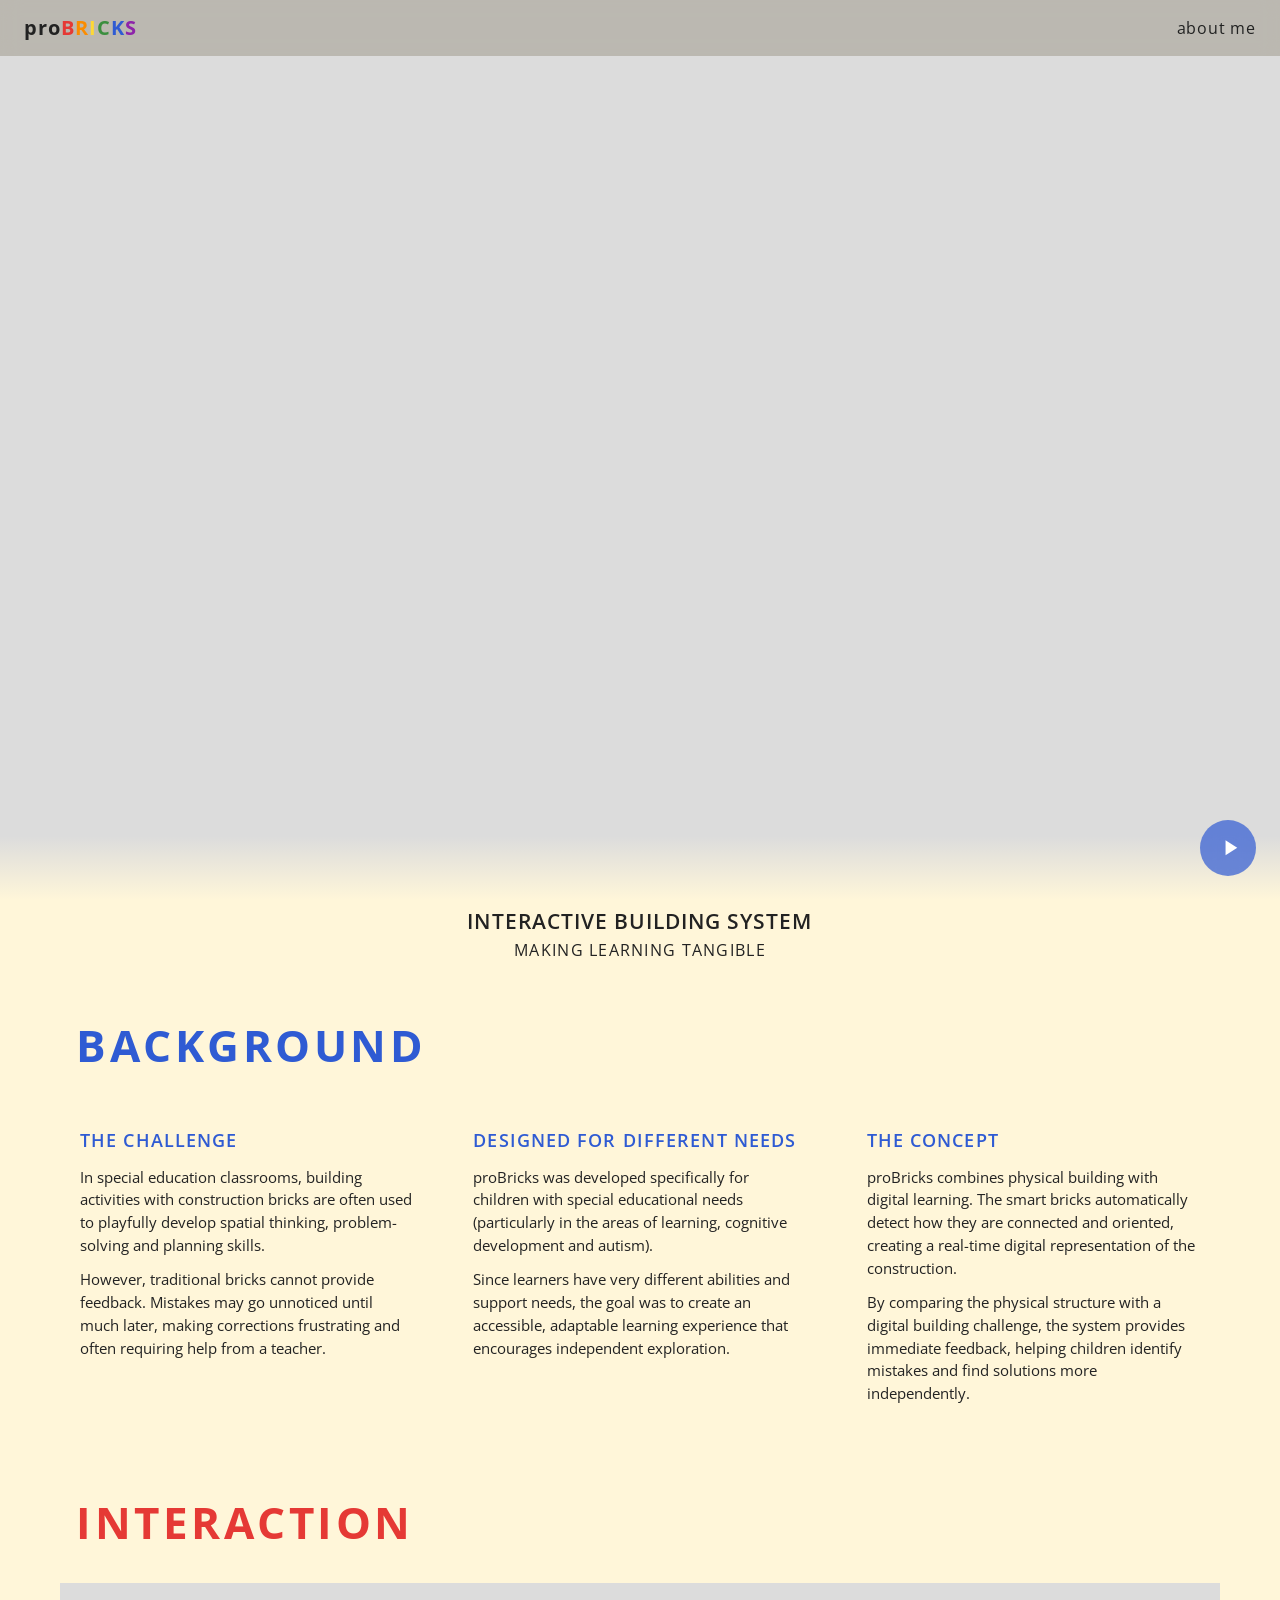
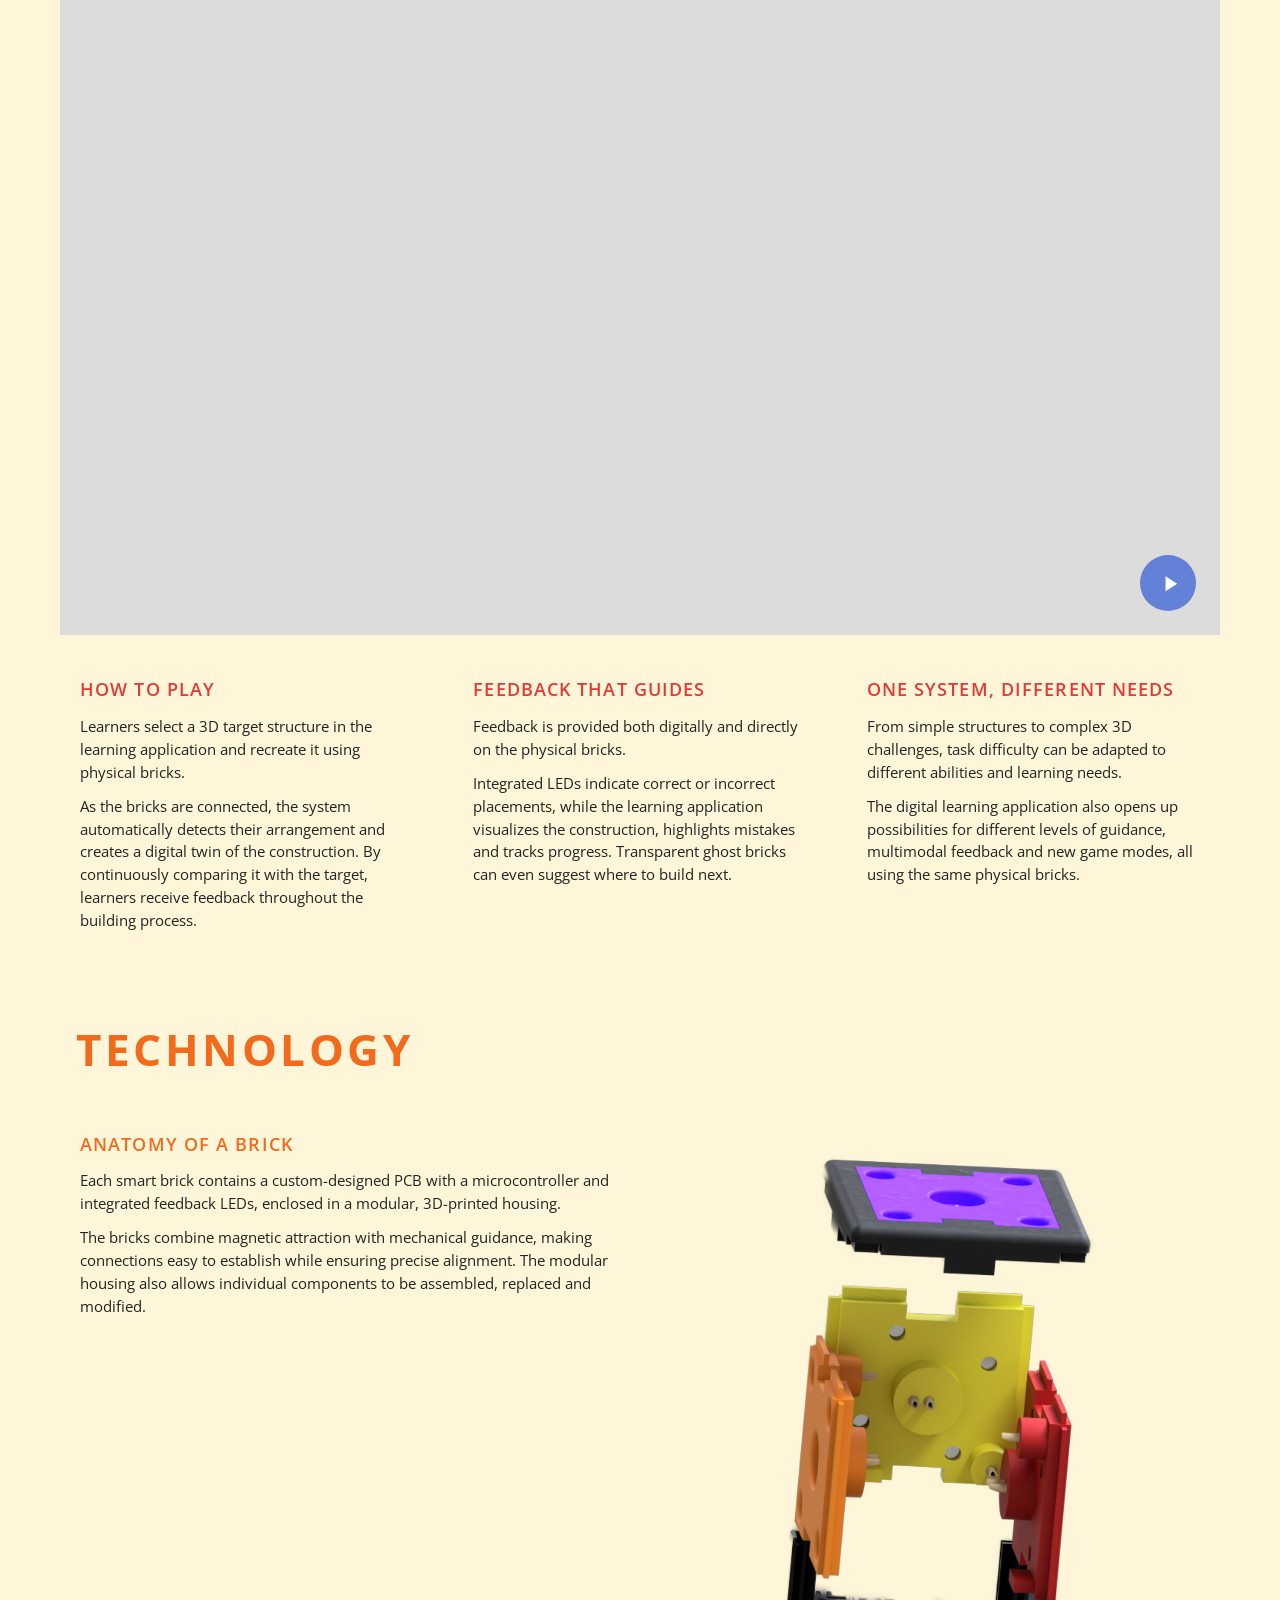
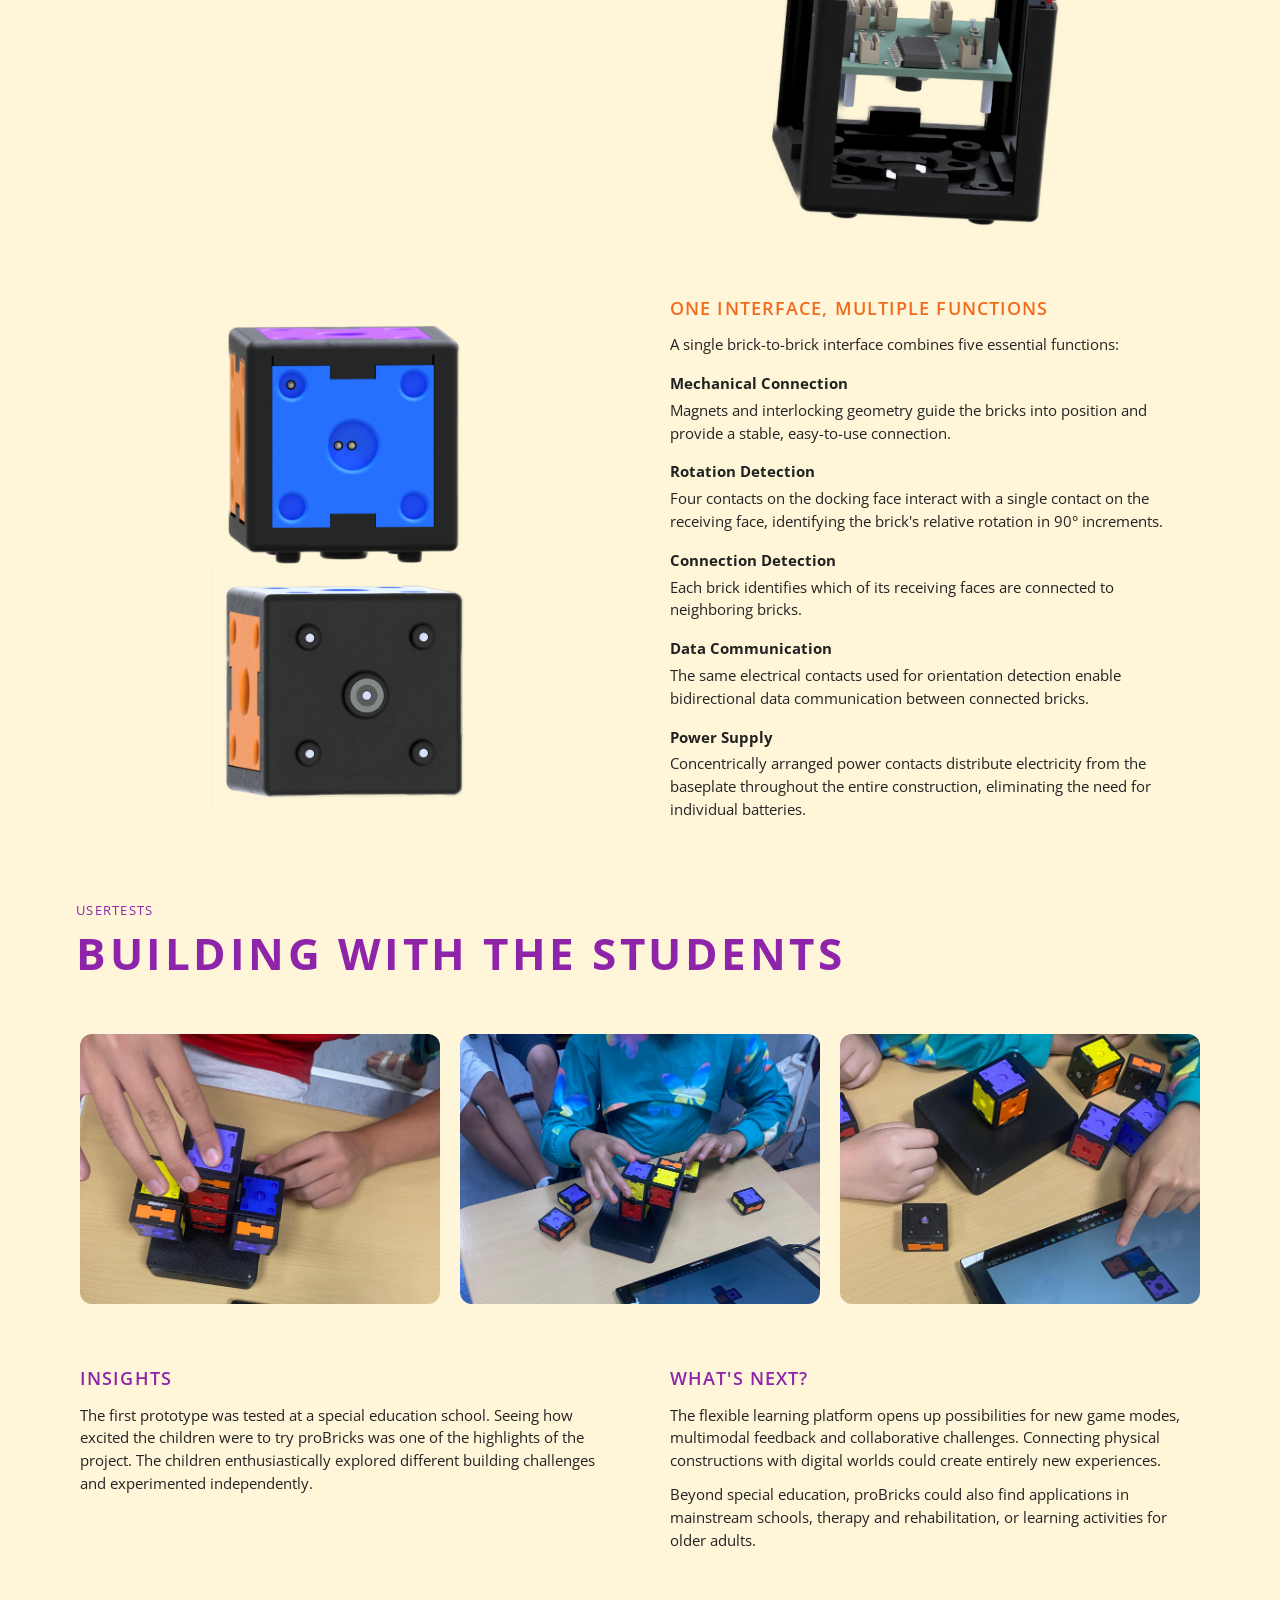
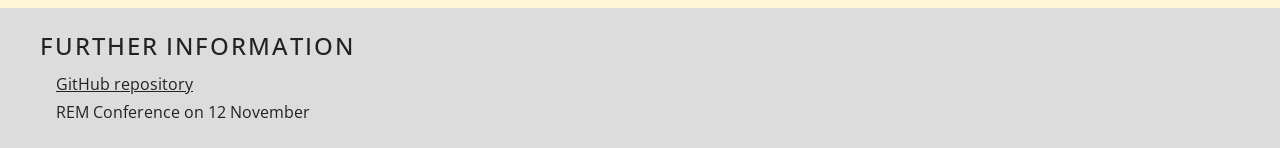
==== commit d10de480: "pre final" ====
--- a/index.html
+++ b/index.html
@@ -15,22 +15,25 @@
     </a>
     <nav class="site-nav">
       <a href="about.html">about me</a>
-      <img class="peek" src="assets/lego_elena.png" alt="" aria-hidden="true">
+      <img class="peek" src="assets/elena_lego_side@3x.png" alt="" aria-hidden="true">
     </nav>
   </header>
 
   <main>
     <!-- Hero -->
     <div class="video video--hero">
-      <video autoplay muted playsinline controls poster="assets/hero-poster.jpg">
-        <source src="assets/hero.mp4" type="video/mp4">
+      <video autoplay muted playsinline poster="assets/hero-poster.jpg">
+        <source src="assets/brick-animated.mp4" type="video/mp4">
       </video>
+      <button class="video-play" type="button" aria-label="Play video">
+        <svg viewBox="0 0 24 24" aria-hidden="true"><path d="M8 5v14l11-7z"/></svg>
+      </button>
     </div>
 
     <div class="band">
       <div class="tagline">
-        <p class="tagline-title">Making learning tangible</p>
-        <p class="tagline-sub">Bachelor thesis project</p>
+        <p class="tagline-title">Interactive Building System</p>
+        <p class="tagline-sub">Making learning tangible </p>
       </div>
     </div>
 
@@ -60,9 +63,13 @@
     <section class="section section--interaction" id="interaction">
       <h2 class="section-title">Interaction</h2>
       <div class="video">
-        <video controls preload="metadata" poster="assets/interaction-poster.jpg">
+        <video playsinline preload="metadata" poster="assets/interaction-poster.jpg">
           <source src="assets/video_probricks.mp4" type="video/mp4">
         </video>
+        <button class="video-play video-toggle" type="button" aria-label="Play video">
+          <svg class="icon-play" viewBox="0 0 24 24" aria-hidden="true"><path d="M8 5v14l11-7z"/></svg>
+          <svg class="icon-pause" viewBox="0 0 24 24" aria-hidden="true"><path d="M6 5h4v14H6zM14 5h4v14h-4z"/></svg>
+        </button>
       </div>
       <div class="card-grid">
         <article class="card">
@@ -78,7 +85,7 @@
         <article class="card">
           <h3>One System, Different Needs</h3>
           <p>From simple structures to complex 3D challenges, task difficulty can be adapted to different abilities and learning needs.</p>
-          <p>The digital learning application also opens up possibilities for different levels of guidance, multimodal feedback and new game modes — all using the same physical bricks.</p>
+          <p>The digital learning application also opens up possibilities for different levels of guidance, multimodal feedback and new game modes, all using the same physical bricks.</p>
         </article>
       </div>
     </section>
@@ -94,14 +101,13 @@
           <p>The bricks combine magnetic attraction with mechanical guidance, making connections easy to establish while ensuring precise alignment. The modular housing also allows individual components to be assembled, replaced and modified.</p>
         </article>
         <figure class="media">
-          <img src="assets/brick-anatomy.png" alt="Exploded view of a smart brick: lid, frame, pogo pins, interchangeable sides and receiving face">
+          <img class="anatomy-img" src="assets/cube_exploded.png" alt="Exploded view of a smart brick: lid, frame, pogo pins, interchangeable sides and receiving face">
         </figure>
       </div>
 
       <div class="feature-row feature-row--reverse">
         <article class="card">
           <h3>One Interface, Multiple Functions</h3>
-          <h4>Connection</h4>
           <p>A single brick-to-brick interface combines five essential functions:</p>
           <h4>Mechanical Connection</h4>
           <p>Magnets and interlocking geometry guide the bricks into position and provide a stable, easy-to-use connection.</p>
@@ -115,7 +121,7 @@
           <p>Concentrically arranged power contacts distribute electricity from the baseplate throughout the entire construction, eliminating the need for individual batteries.</p>
         </article>
         <figure class="media">
-          <img src="assets/brick-interface.png" alt="Docking and receiving faces of a brick with their contact layouts">
+          <img class="interface-img" src="assets/brick-interface.png" alt="Docking and receiving faces of a brick with their contact layouts">
         </figure>
       </div>
     </section>
@@ -125,9 +131,9 @@
       <p class="section-eyebrow">Usertests</p>
       <h2 class="section-title">Building with the Students</h2>
       <div class="media-strip">
-        <figure class="media"><img src="assets/learners.jpg" alt="Stacked proBricks built during a user test"></figure>
+        <figure class="media"><img src="assets/learner4.jpeg" alt="Stacked proBricks built during a user test"></figure>
+        <figure class="media"><img src="assets/learner3.jpeg" alt="Stacked proBricks built during a user test"></figure>
         <figure class="media"><img src="assets/learners1.jpg" alt="Stacked proBricks built during a user test"></figure>
-        <figure class="media"><img src="assets/learners.jpg" alt="Stacked proBricks built during a user test"></figure>
       </div>
       <div class="card-grid">
         <article class="card">
--- a/css/styles.css
+++ b/css/styles.css
@@ -27,20 +27,20 @@
 
   /* per-section accent colors */
   --accent-blue:    #2f5bd3;
-  --accent-red:     #d61f1f;
+  --accent-red:     #e53935;
   --accent-orange:  #f26b1d;
-  --accent-magenta: #c42bd6;
+  --accent-magenta: #8e24aa;
 
   /* text colors (headings in sections use their --accent) */
   --text-sub:    #6e2160;  /* purple – tagline subtitle */
 
   /* logo letter colors */
-  --logo-pro: #8a8a2a;
+  --logo-pro: #222;
   --logo-1:   #e53935;   /* B */
   --logo-2:   #fb8c00;   /* R */
   --logo-3:   #fdd835;   /* I */
-  --logo-4:   #43a047;   /* C */
-  --logo-5:   #1e88e5;   /* K */
+  --logo-4:   #3b8e3f;   /* C */
+  --logo-5:   #2f5bd3;   /* K */
   --logo-6:   #8e24aa;   /* S */
 
   /* ---------- Typography ---------- */
@@ -55,8 +55,8 @@
   /* sizes (1rem = 16px); smaller values for phones are in the Mobile block at the bottom */
   --fs-body:          1rem;      /* normal text, "about me" */
   --fs-logo:          1.25rem;
-  --fs-tagline:       1rem;
-  --fs-tagline-sub:   0.75rem;
+  --fs-tagline:       1.3rem;
+  --fs-tagline-sub:   1.0rem;
   --fs-section-title: clamp(1.75rem, 4vw, 2.75rem);  /* grows with window width */
   --fs-eyebrow:       0.8rem;
   --fs-card:          0.95rem;
@@ -64,7 +64,6 @@
   --fs-card-sub:      0.95rem;   /* card h4 */
   --fs-footer-title:  1.5rem;
 
-  --button:      #cbc0c3;  /* gray-mauve – .button (lebenslauf) */
 
   --gap: 1.25rem;
   --radius: 4px;
@@ -109,7 +108,7 @@
   gap: 1rem;
   height: var(--header-h);
   padding: 0 1.5rem;
-  background: rgb(47 91 211 / 70%);   /* --accent-blue at 70% */
+  background: rgba(159, 159, 160, 0.7);   /* --accent-grey at 70% */
   -webkit-backdrop-filter: blur(10px);
   backdrop-filter: blur(10px);
 }
@@ -136,21 +135,24 @@
   position: absolute;
   top: 80%;
   right: 0;
-  width: clamp(70px, 4vw, 110px);   /* 70px on laptops, grows a bit on big monitors */
+  width: clamp(90px, 5vw, 130px);   /* 70px on laptops, grows a bit on big monitors */
   pointer-events: none;
   opacity: 0;
   transform: translateX(110%);
-  /* same soft glide in and out */
+  /* leaving: soft glide out */
   transition: transform 0.6s ease-in-out, opacity 0.6s ease-in-out;
 }
 .site-nav a:hover + .peek,
 .site-nav a:focus-visible + .peek {
   opacity: 1;
   transform: translateX(0);
+  /* arriving: starts moving immediately, then slows down softly */
+  transition: transform 0.4s ease-out, opacity 0.25s ease-out;
 }
 
 /* ---------- Video ---------- */
 .video {
+  position: relative;   /* anchor for .video-play */
   aspect-ratio: 16 / 9;
   background: var(--bar);
 }
@@ -166,18 +168,66 @@
   height: calc(100vh - var(--header-h));
   height: calc(100svh - var(--header-h));   /* mobile: ignores the browser's address bar */
 }
+/* soft fade at the bottom of the video into the band color below */
+.video--hero::after {
+  content: "";
+  position: absolute;
+  left: 0;
+  right: 0;
+  bottom: 0;
+  height: 4rem;
+  background: linear-gradient(to bottom, transparent, var(--page-bg));
+  pointer-events: none;
+}
+
+/* round play button, bottom right of the hero video – replays it (see js/main.js) */
+.video-play {
+  position: absolute;
+  right: 1.5rem;
+  bottom: 1.5rem;
+  z-index: 1;   /* stays above the fade */
+  display: grid;
+  place-items: center;
+  width: 3.5rem;
+  height: 3.5rem;
+  padding: 0;
+  border: 0;
+  border-radius: 50%;
+  color: #fff;
+  background: rgb(47 91 211 / 70%);   /* same as the header */
+  -webkit-backdrop-filter: blur(10px);
+  backdrop-filter: blur(10px);
+  cursor: pointer;
+  transition: transform 0.2s ease, background 0.2s ease;
+}
+.video-play:hover,
+.video-play:focus-visible {
+  transform: scale(1.08);
+  background: rgb(47 91 211 / 90%);
+}
+.video-play svg {
+  width: 1.6rem;
+  height: 1.6rem;
+  margin-left: 3px;   /* optically centers the triangle */
+  fill: currentColor;
+}
+
+/* play/pause toggle (Interaction video): shows ▶ when paused, ⏸ while playing */
+.video-toggle .icon-pause { display: none; margin-left: 0; }
+.video-toggle.is-playing .icon-play { display: none; }
+.video-toggle.is-playing .icon-pause { display: block; }
 
 /* ---------- Tagline band ---------- */
 .band {
   display: flex;
   justify-content: center;
   padding: 1m;
-  background: var(--section);
+  /*background: var(--section);*/
 }
 .tagline {
   padding: 0.4rem;
   text-align: center;
-  background: var(--tagline);
+  /*background: var(--tagline);*/
 }
 .tagline-title {
   margin: 0;
@@ -191,7 +241,7 @@
   font-size: var(--fs-tagline-sub);
   text-transform: uppercase;
   letter-spacing: 0.08em;
-  color: var(--text-sub);
+  color: var(--text);
 }
 
 /* ---------- Section (olive wrapper) ---------- */
@@ -203,7 +253,7 @@
   display: flex;
   flex-direction: column;
   gap: var(--gap);
-  background: var(--section);
+  /*background: var(--section);*/
 }
 
 .section--background { --accent: var(--accent-blue); }
@@ -219,7 +269,7 @@
   text-transform: uppercase;
   letter-spacing: 0.08em;
   color: var(--accent);
-  background: var(--title-bar);
+  /*background: var(--title-bar);*/
 }
 
 /* Small label above a title */
@@ -230,7 +280,7 @@
   text-transform: uppercase;
   letter-spacing: 0.1em;
   color: var(--accent);
-  background: var(--title-bar);
+  /*background: var(--title-bar);*/
 }
 /* title directly under an eyebrow: no extra space between the two */
 .section-eyebrow + .section-title { padding-top: 0; }
@@ -245,7 +295,7 @@
 .card {
   padding: 1.25rem;
   font-size: var(--fs-card);
-  background: var(--card);
+  /*background: var(--card);*/
 }
 .card h3 {
   margin-bottom: 0.75rem;
@@ -267,7 +317,7 @@
   grid-template-columns: 1fr 1fr;
   gap: var(--gap);
   /*padding: var(--gap);*/
-  background: var(--feature);
+  /*background: var(--feature);*/
   align-items: start;
 }
 .feature-row--reverse .media { order: -1; }
@@ -276,7 +326,7 @@
 .media {
   margin: 0;
   padding: 0.75rem;
-  background: var(--media);
+  /*background: var(--media);*/
   min-height: 200px;
 }
 .media img {
@@ -285,12 +335,17 @@
   object-fit: contain;
 }
 
+/* exploded view in "Anatomy of a Brick": capped so it doesn't tower over the text card */
+.media .anatomy-img { max-height: 720px; }
+
+.media .interface-img { max-height: 520px; }
+
 .media-strip {
   display: grid;
   grid-template-columns: repeat(auto-fit, minmax(220px, 1fr));
   gap: var(--gap);
   padding: var(--gap);
-  background: var(--media);
+  /*background: var(--media);*/
 }
 .media-strip .media {
   padding: 0;
@@ -303,8 +358,8 @@
 
 /* ---------- About page (about.html) ---------- */
 .section--about {
-  margin-top: 4rem;
-  margin-bottom: 4rem;
+  margin-top: 1.5rem;
+  margin-bottom: 1.5rem;
 }
 
 /* photo (left) + text card (right), same height */
@@ -316,13 +371,32 @@
 
 .about-photo {
   display: grid;
-  place-items: center;
-  padding: 3rem 2rem;
-}
-.about-photo img {
-  max-width: 360px;
+  place-items: start center;   /* photo starts at the top… */
+  padding: 2rem;               /* …at the same height as the card text (card padding-top: 2rem) */
+}
+.about-photo-frame {
+  position: relative;   /* anchor for .about-figure */
+}
+/* photo height = screen minus everything else on the page, so it all fits without scrolling:
+   header 3.5 + section margins 3 + section padding 2.5 + title ~5.1 + gap 1.25 + photo box padding 4 ≈ 20rem */
+.about-photo .about-img {
+  width: auto;
   height: auto;
-  object-fit: cover;
+  max-width: min(360px, 100%);
+  max-height: max(200px, calc(100vh - 20rem));
+  max-height: max(200px, calc(100svh - 20rem));
+  border-radius: 12px;   /* same as the photos on the project page */
+}
+/* Lego figure standing on the top edge of the photo; sticks up out of the box */
+.about-photo .about-figure {
+  position: absolute;
+  z-index: 1;
+  bottom: 100%;
+  right: 1rem;
+  width: clamp(40px, 4vw, 60px);   /* small on laptops, a bit bigger on large monitors */
+  height: auto;
+  margin-bottom: -2px;   /* feet touch the photo */
+  pointer-events: none;
 }
 
 .about-card {
@@ -331,41 +405,14 @@
   padding: 2rem 2.5rem;
 }
 
-/* CV button, pushed to the bottom right of the card; the figure stands on it */
-.cv {
-  display: flex;
-  flex-direction: column;
-  align-items: flex-end;
-  align-self: flex-end;
-  margin-top: auto;
-  padding-top: 2rem;
-}
-.cv-figure {
-  width: 60px;
-  margin-right: 1rem;
-  margin-bottom: -2px;   /* feet touch the button */
-  pointer-events: none;
-}
-
-.button {
-  display: inline-block;
-  padding: 0.25rem 3.5rem;
-  border-radius: var(--radius);
-  text-decoration: none;
-  background: var(--button);
-  transition: filter 0.2s ease;
-}
-.button:hover,
-.button:focus-visible { filter: brightness(0.92); }
-
 /* ---------- Footer ---------- */
 .site-footer {
-  padding: 2rem 1.5rem 4rem;
+  padding: 1.25rem 1.5rem 1.5rem;
   background: var(--bar);
 }
 .site-footer h2 {
   max-width: var(--max-width);
-  margin: 0 auto 1rem;
+  margin: 0 auto 0.5rem;
   font-size: var(--fs-footer-title);
   font-weight: var(--fw-medium);
   text-transform: uppercase;
@@ -377,7 +424,8 @@
   padding-left: 1rem;
   list-style: none;
 }
-.site-footer li { margin-bottom: 0.5rem; }
+.site-footer li { margin-bottom: 0.25rem; }
+.site-footer li:last-child { margin-bottom: 0; }
 
 /* ---------- Scroll progress bar ---------- */
 /* floating pill above the bottom edge; only visible while scrolling (see js/main.js) */
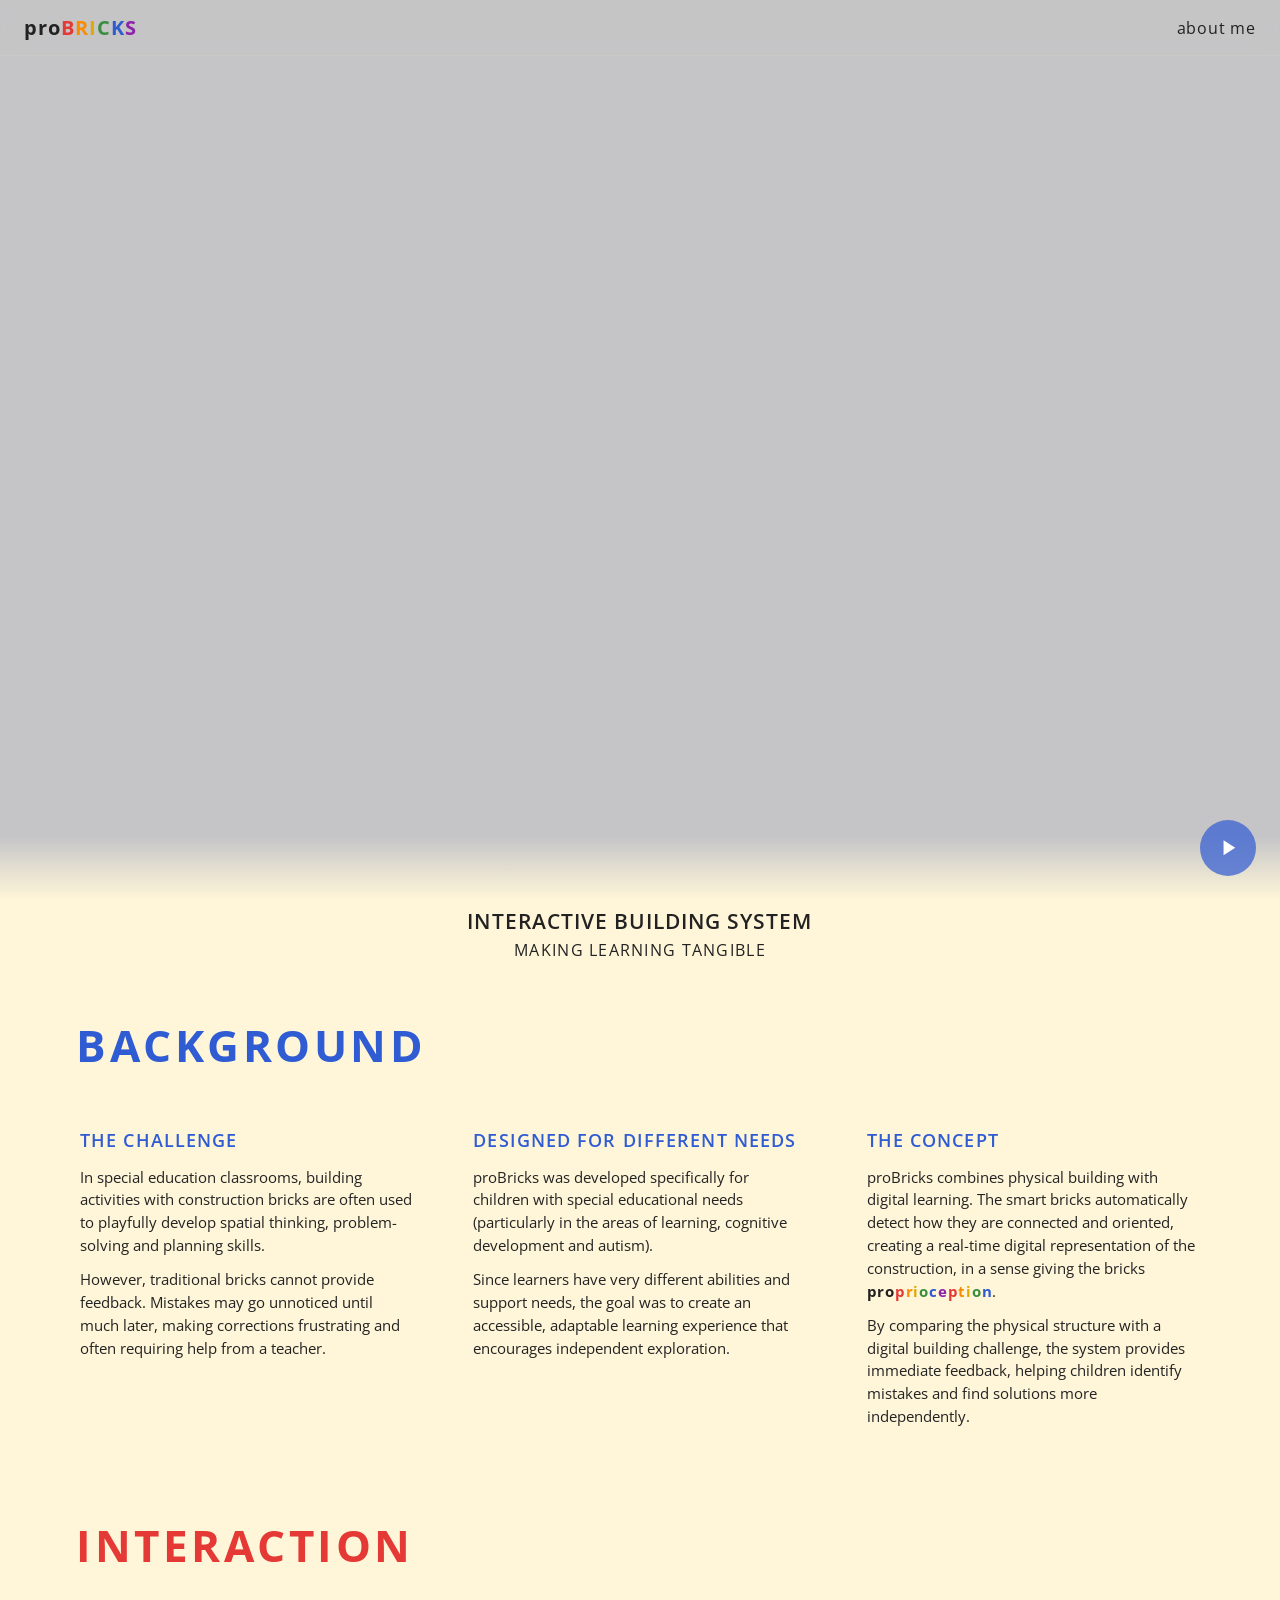
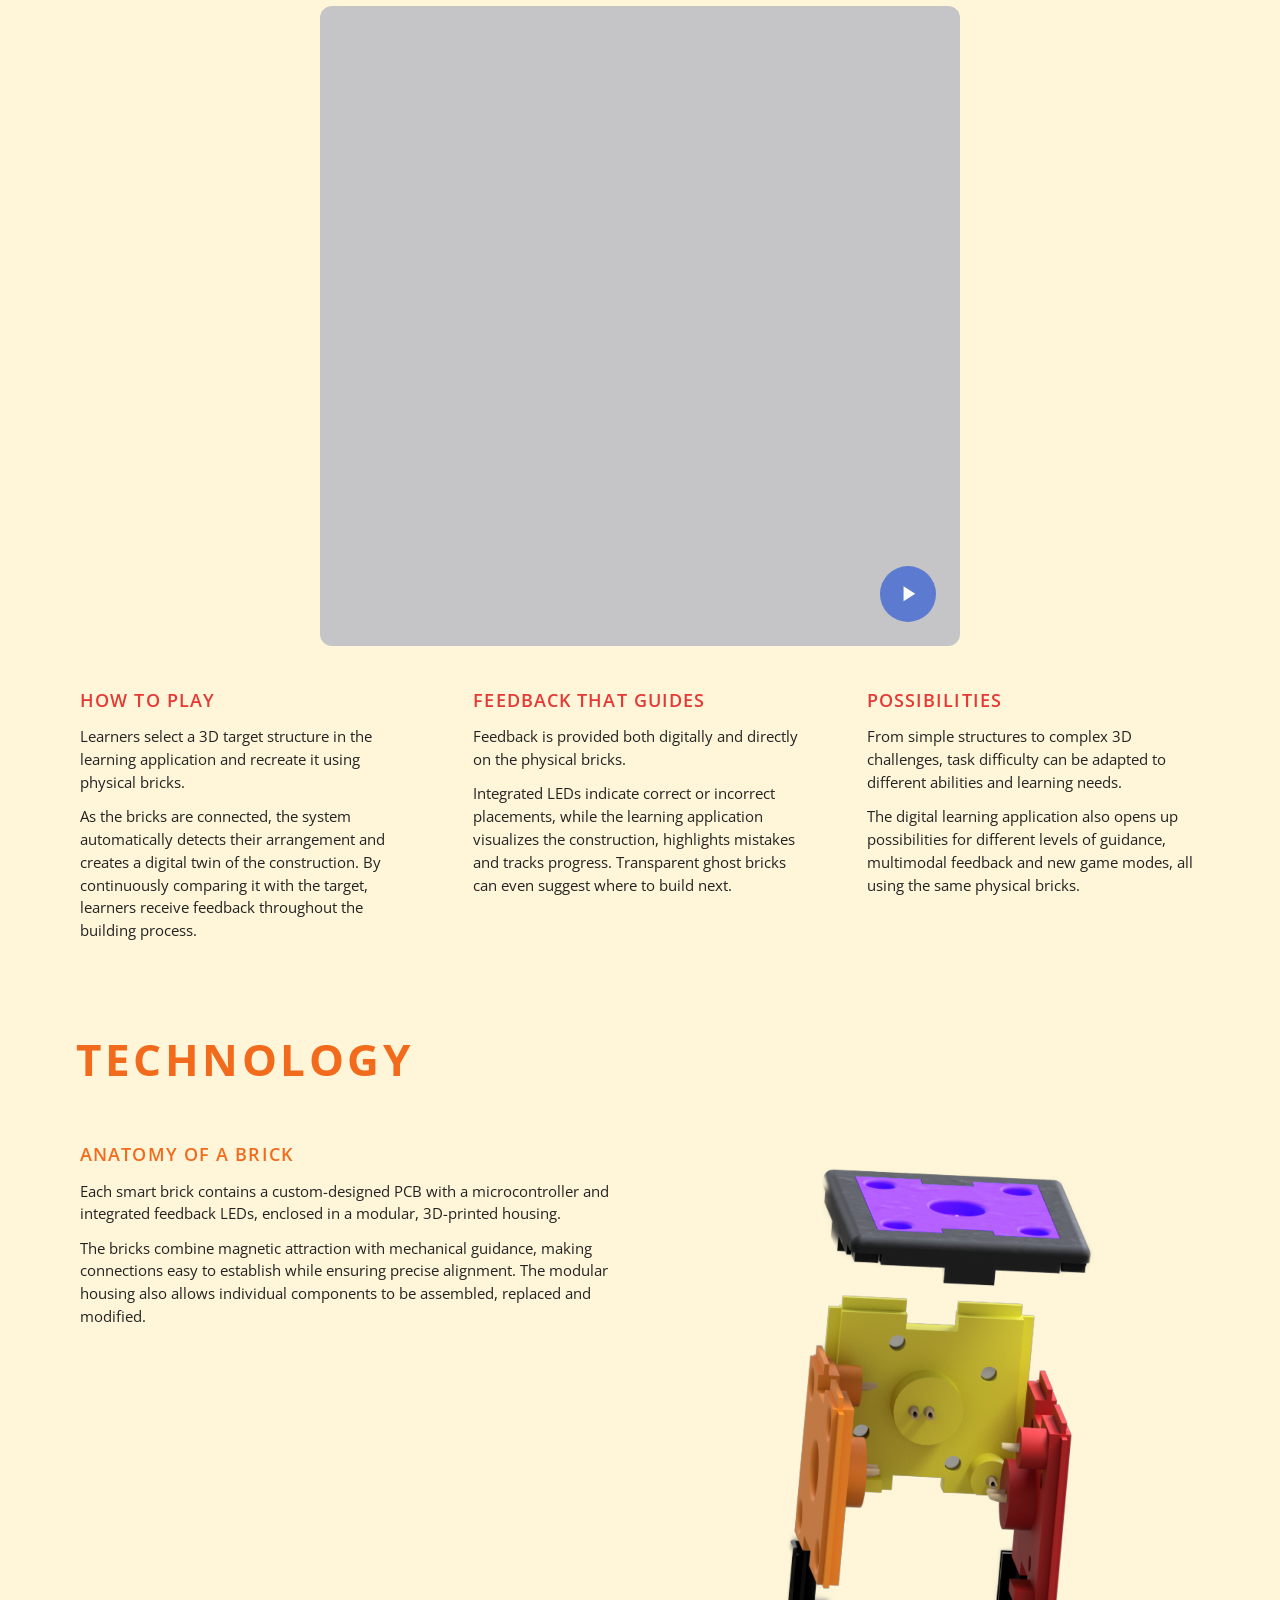
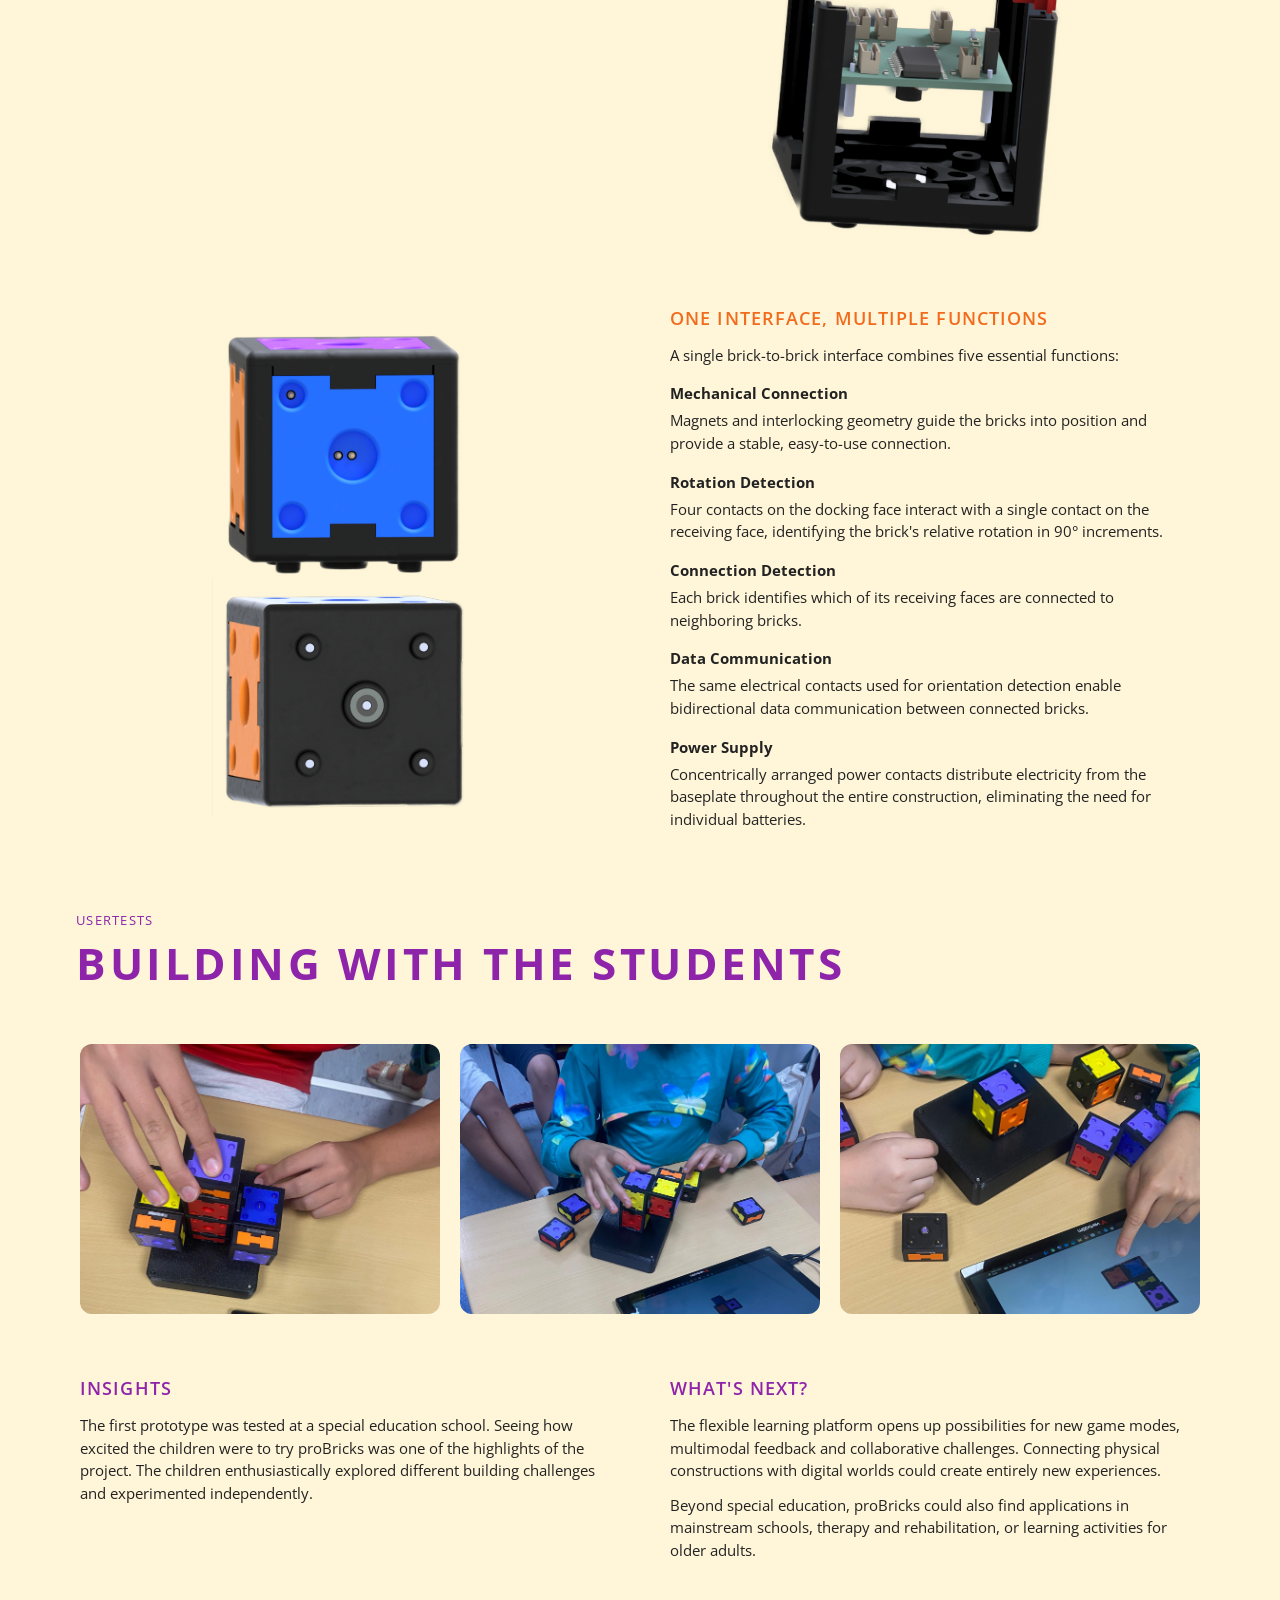
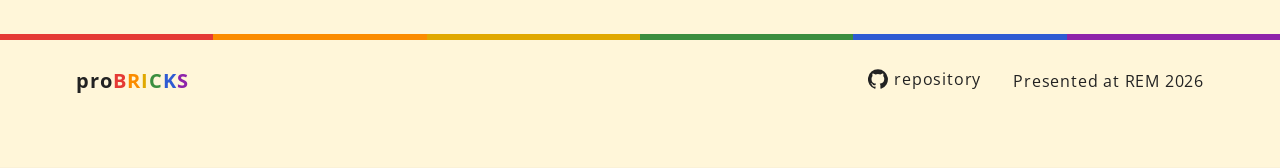
==== commit eb367de4: "footer and videos" ====
--- a/index.html
+++ b/index.html
@@ -23,7 +23,7 @@
     <!-- Hero -->
     <div class="video video--hero">
       <video autoplay muted playsinline poster="assets/hero-poster.jpg">
-        <source src="assets/brick-animated.mp4" type="video/mp4">
+        <source src="assets/title.mp4" type="video/mp4">
       </video>
       <button class="video-play" type="button" aria-label="Play video">
         <svg viewBox="0 0 24 24" aria-hidden="true"><path d="M8 5v14l11-7z"/></svg>
@@ -53,7 +53,7 @@
         </article>
         <article class="card">
           <h3>The Concept</h3>
-          <p>proBricks combines physical building with digital learning. The smart bricks automatically detect how they are connected and oriented, creating a real-time digital representation of the construction.</p>
+          <p>proBricks combines physical building with digital learning. The smart bricks automatically detect how they are connected and oriented, creating a real-time digital representation of the construction, in a sense giving the bricks <span class="name-origin"><span class="logo-pro">pro</span><span class="l1">p</span><span class="l2">r</span><span class="l3">i</span><span class="l4">o</span><span class="l5">c</span><span class="l6">e</span><span class="l1">p</span><span class="l2">t</span><span class="l3">i</span><span class="l4">o</span><span class="l5">n</span></span>.</p>
           <p>By comparing the physical structure with a digital building challenge, the system provides immediate feedback, helping children identify mistakes and find solutions more independently.</p>
         </article>
       </div>
@@ -62,9 +62,9 @@
     <!-- Interaction -->
     <section class="section section--interaction" id="interaction">
       <h2 class="section-title">Interaction</h2>
-      <div class="video">
+      <div class="video video--square">
         <video playsinline preload="metadata" poster="assets/interaction-poster.jpg">
-          <source src="assets/video_probricks.mp4" type="video/mp4">
+          <source src="assets/video_probricks2.mp4" type="video/mp4">
         </video>
         <button class="video-play video-toggle" type="button" aria-label="Play video">
           <svg class="icon-play" viewBox="0 0 24 24" aria-hidden="true"><path d="M8 5v14l11-7z"/></svg>
@@ -83,7 +83,7 @@
           <p>Integrated LEDs indicate correct or incorrect placements, while the learning application visualizes the construction, highlights mistakes and tracks progress. Transparent ghost bricks can even suggest where to build next.</p>
         </article>
         <article class="card">
-          <h3>One System, Different Needs</h3>
+          <h3>Possibilities</h3>
           <p>From simple structures to complex 3D challenges, task difficulty can be adapted to different abilities and learning needs.</p>
           <p>The digital learning application also opens up possibilities for different levels of guidance, multimodal feedback and new game modes, all using the same physical bricks.</p>
         </article>
@@ -150,12 +150,21 @@
   </main>
 
   <!-- Footer -->
-  <footer class="site-footer" id="about">
-    <h2>Further Information</h2>
-    <ul>
-      <li><a href="#">GitHub repository</a></li>
-      <li>REM Conference on 12 November</li>
-    </ul>
+  <footer class="site-footer">
+    <div class="footer-inner">
+      <a href="#" class="logo" aria-label="proBRICKS – back to top">
+        <span class="logo-pro">pro</span><span class="l1">B</span><span class="l2">R</span><span class="l3">I</span><span class="l4">C</span><span class="l5">K</span><span class="l6">S</span>
+      </a>
+      <ul class="footer-links">
+        <li>
+          <a href="https://github.com/elsp02/proBricks-platformIO" target="_blank" rel="noopener">
+            <svg class="icon-github" viewBox="0 0 24 24" aria-hidden="true"><path d="M12 .3a12 12 0 0 0-3.8 23.4c.6.1.8-.3.8-.6v-2c-3.3.7-4-1.6-4-1.6-.6-1.4-1.4-1.8-1.4-1.8-1-.7.1-.7.1-.7 1.2.1 1.8 1.2 1.8 1.2 1 1.8 2.8 1.3 3.5 1 .1-.8.4-1.3.7-1.6-2.7-.3-5.5-1.3-5.5-6 0-1.2.5-2.3 1.3-3.1-.2-.4-.6-1.6 0-3.2 0 0 1-.3 3.4 1.2a11.5 11.5 0 0 1 6 0c2.3-1.5 3.3-1.2 3.3-1.2.6 1.6.2 2.8 0 3.2.9.8 1.3 1.9 1.3 3.2 0 4.6-2.8 5.6-5.5 5.9.5.4.9 1 .9 2.2v3.3c0 .3.1.7.8.6A12 12 0 0 0 12 .3"/></svg>
+            <span class="visually-hidden">GitHub</span> repository
+          </a>
+        </li>
+        <li>Presented at REM 2026</li>
+      </ul>
+    </div>
   </footer>
 
   <div class="progress" aria-hidden="true"><div class="progress-fill"></div></div>
--- a/css/styles.css
+++ b/css/styles.css
@@ -16,7 +16,7 @@
    ========================================================== */
 :root {
   --page-bg:     #fff6d9;  /* cream page background */
-  --bar:         #dcdcdc;  /* header / footer / video gray */
+  --bar:         #c5c5c7;  /* header / video placeholder gray */
   --section:     #b3e55e;  /* olive  – .section wrapper */
   --title-bar:   #6e2160;  /* purple – .section-title */
   --card:        #ffd95a;  /* yellow – .card */
@@ -38,7 +38,7 @@
   --logo-pro: #222;
   --logo-1:   #e53935;   /* B */
   --logo-2:   #fb8c00;   /* R */
-  --logo-3:   #fdd835;   /* I */
+  --logo-3:   #e0a800;   /* I – darker gold so it reads on the gray header */
   --logo-4:   #3b8e3f;   /* C */
   --logo-5:   #2f5bd3;   /* K */
   --logo-6:   #8e24aa;   /* S */
@@ -62,7 +62,6 @@
   --fs-card:          0.95rem;
   --fs-card-title:    1.15rem;   /* card h3 */
   --fs-card-sub:      0.95rem;   /* card h4 */
-  --fs-footer-title:  1.5rem;
 
 
   --gap: 1.25rem;
@@ -87,7 +86,9 @@
   font-weight: var(--fw-regular);
   line-height: 1.5;
   color: var(--text);
-  background: var(--page-bg);
+  /* gray strip behind the header at the very top: unscrolled, the frosted header shows as solid --bar;
+     the strip scrolls away with the page, so the frosted effect still shows over content */
+  background: linear-gradient(var(--bar) 0 var(--header-h), var(--page-bg) 0);
 }
 
 img, video { display: block; max-width: 100%; }
@@ -108,7 +109,7 @@
   gap: 1rem;
   height: var(--header-h);
   padding: 0 1.5rem;
-  background: rgba(159, 159, 160, 0.7);   /* --accent-grey at 70% */
+  background: rgb(197 197 199 / 70%);   /* --bar at 70%, frosted */
   -webkit-backdrop-filter: blur(10px);
   backdrop-filter: blur(10px);
 }
@@ -120,12 +121,15 @@
   text-decoration: none;
 }
 .logo-pro { color: var(--logo-pro); }
-.logo .l1 { color: var(--logo-1); }
-.logo .l2 { color: var(--logo-2); }
-.logo .l3 { color: var(--logo-3); }
-.logo .l4 { color: var(--logo-4); }
-.logo .l5 { color: var(--logo-5); }
-.logo .l6 { color: var(--logo-6); }
+/* "pro" highlighted inside body text (e.g. proprioception) to show where the name comes from */
+.name-origin { font-weight: var(--fw-bold); letter-spacing: 0.05em; }
+/* not scoped to .logo so the same colours can be reused in body text */
+.l1 { color: var(--logo-1); }
+.l2 { color: var(--logo-2); }
+.l3 { color: var(--logo-3); }
+.l4 { color: var(--logo-4); }
+.l5 { color: var(--logo-5); }
+.l6 { color: var(--logo-6); }
 
 .site-nav { margin-left: auto; }
 .site-nav a { text-decoration: none; letter-spacing: 0.05em; }
@@ -167,6 +171,14 @@
   aspect-ratio: auto;
   height: calc(100vh - var(--header-h));
   height: calc(100svh - var(--header-h));   /* mobile: ignores the browser's address bar */
+}
+/* square video (Interaction), centered; capped so it doesn't fill the whole screen height */
+.video--square {
+  aspect-ratio: 1 / 1;
+  width: min(100%, 640px);
+  margin-inline: auto;
+  border-radius: 12px;   /* same as the photos */
+  overflow: hidden;      /* clips the video and gray background to the rounded corners */
 }
 /* soft fade at the bottom of the video into the band color below */
 .video--hero::after {
@@ -208,7 +220,6 @@
 .video-play svg {
   width: 1.6rem;
   height: 1.6rem;
-  margin-left: 3px;   /* optically centers the triangle */
   fill: currentColor;
 }
 
@@ -406,26 +417,76 @@
 }
 
 /* ---------- Footer ---------- */
+/* sits on the cream page; a stripe in the six logo colours marks the top edge */
 .site-footer {
-  padding: 1.25rem 1.5rem 1.5rem;
-  background: var(--bar);
-}
-.site-footer h2 {
-  max-width: var(--max-width);
-  margin: 0 auto 0.5rem;
-  font-size: var(--fs-footer-title);
-  font-weight: var(--fw-medium);
-  text-transform: uppercase;
-  letter-spacing: 0.08em;
-}
-.site-footer ul {
+  position: relative;
+  margin-top: 2rem;
+  /* bottom padding keeps the floating progress pill from covering the links */
+  padding: 2rem 0 4.5rem;
+}
+.site-footer::before {
+  content: "";
+  position: absolute;
+  top: 0;
+  left: 0;
+  right: 0;
+  height: 6px;
+  background: linear-gradient(to right,
+    var(--logo-1) 0 16.66%,   var(--logo-2) 0 33.33%,
+    var(--logo-3) 0 50%,      var(--logo-4) 0 66.66%,
+    var(--logo-5) 0 83.33%,   var(--logo-6) 0);
+}
+
+/* same width as a .section; side padding = section padding + title padding, so it lines up with the titles */
+.footer-inner {
   max-width: var(--max-width);
   margin: 0 auto;
-  padding-left: 1rem;
+  padding: 0 calc(var(--gap) + 1rem);
+  display: flex;
+  flex-wrap: wrap;
+  justify-content: space-between;
+  align-items: center;
+  gap: 1rem 2rem;
+}
+
+.footer-links {
+  display: flex;
+  flex-wrap: wrap;
+  align-items: center;
+  gap: 0.5rem 2rem;
+  margin: 0;
+  padding: 0;
   list-style: none;
-}
-.site-footer li { margin-bottom: 0.25rem; }
-.site-footer li:last-child { margin-bottom: 0; }
+  letter-spacing: 0.05em;
+}
+.footer-links a {
+  display: inline-flex;
+  align-items: center;
+  gap: 0.4rem;
+  text-decoration: none;
+  transition: color 0.2s ease;
+}
+.footer-links a:hover,
+.footer-links a:focus-visible {
+  color: var(--accent-blue);
+  text-decoration: underline;
+  text-underline-offset: 0.2em;
+}
+.icon-github {
+  width: 1.25em;
+  height: 1.25em;
+  fill: currentColor;
+}
+
+/* text for screen readers only */
+.visually-hidden {
+  position: absolute;
+  width: 1px;
+  height: 1px;
+  overflow: hidden;
+  clip-path: inset(50%);
+  white-space: nowrap;
+}
 
 /* ---------- Scroll progress bar ---------- */
 /* floating pill above the bottom edge; only visible while scrolling (see js/main.js) */
@@ -466,12 +527,12 @@
     --fs-tagline:       0.9rem;
     --fs-tagline-sub:   0.7rem;
     --fs-card-title:    1.05rem;
-    --fs-footer-title:  1.25rem;
   }
   .logo { letter-spacing: 0.02em; }
 
   .section { margin: 2rem 0.75rem; }
   .progress { width: calc(100% - 1.5rem); }   /* matches the section's 0.75rem side margins */
+  .footer-inner { padding: 0 calc(0.75rem + var(--gap) + 1rem); }   /* + the section's side margin */
   .feature-row { grid-template-columns: 1fr; }
   .feature-row--reverse .media { order: 0; }
   .about-row { grid-template-columns: 1fr; }
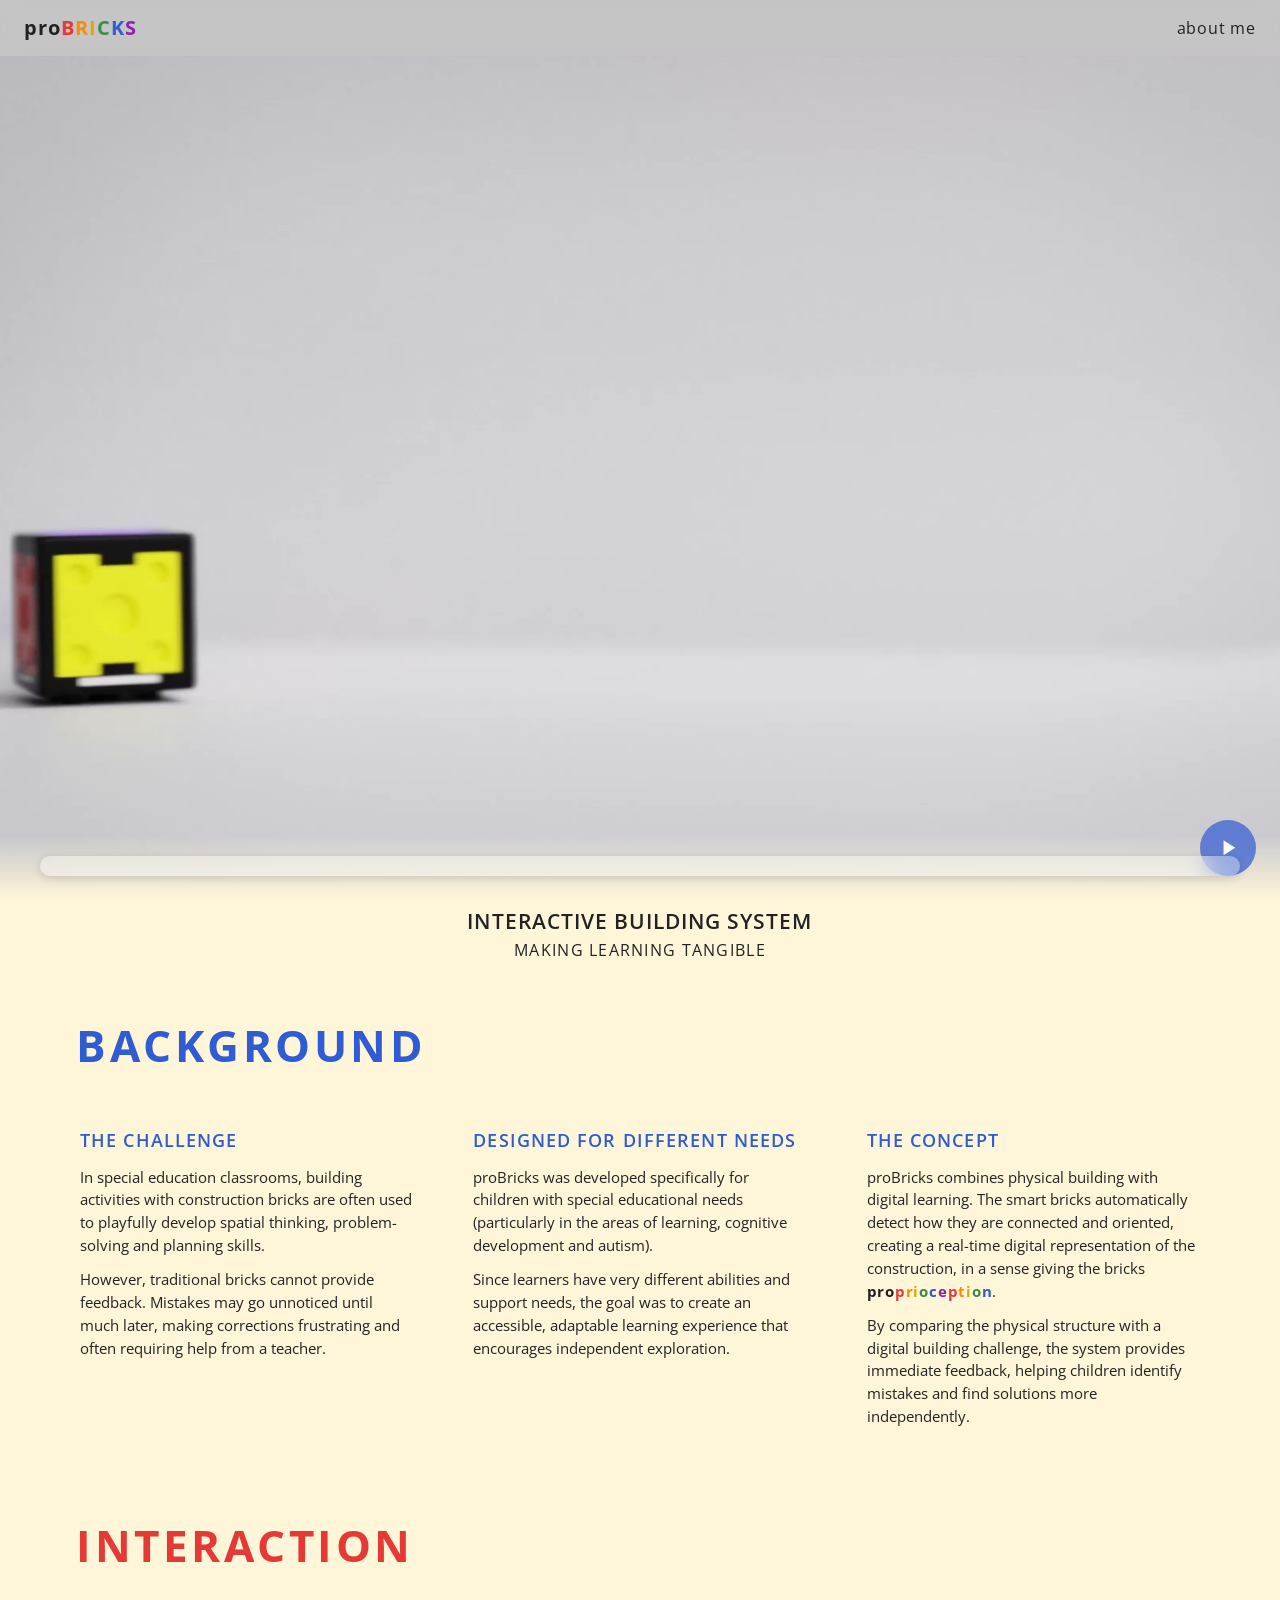
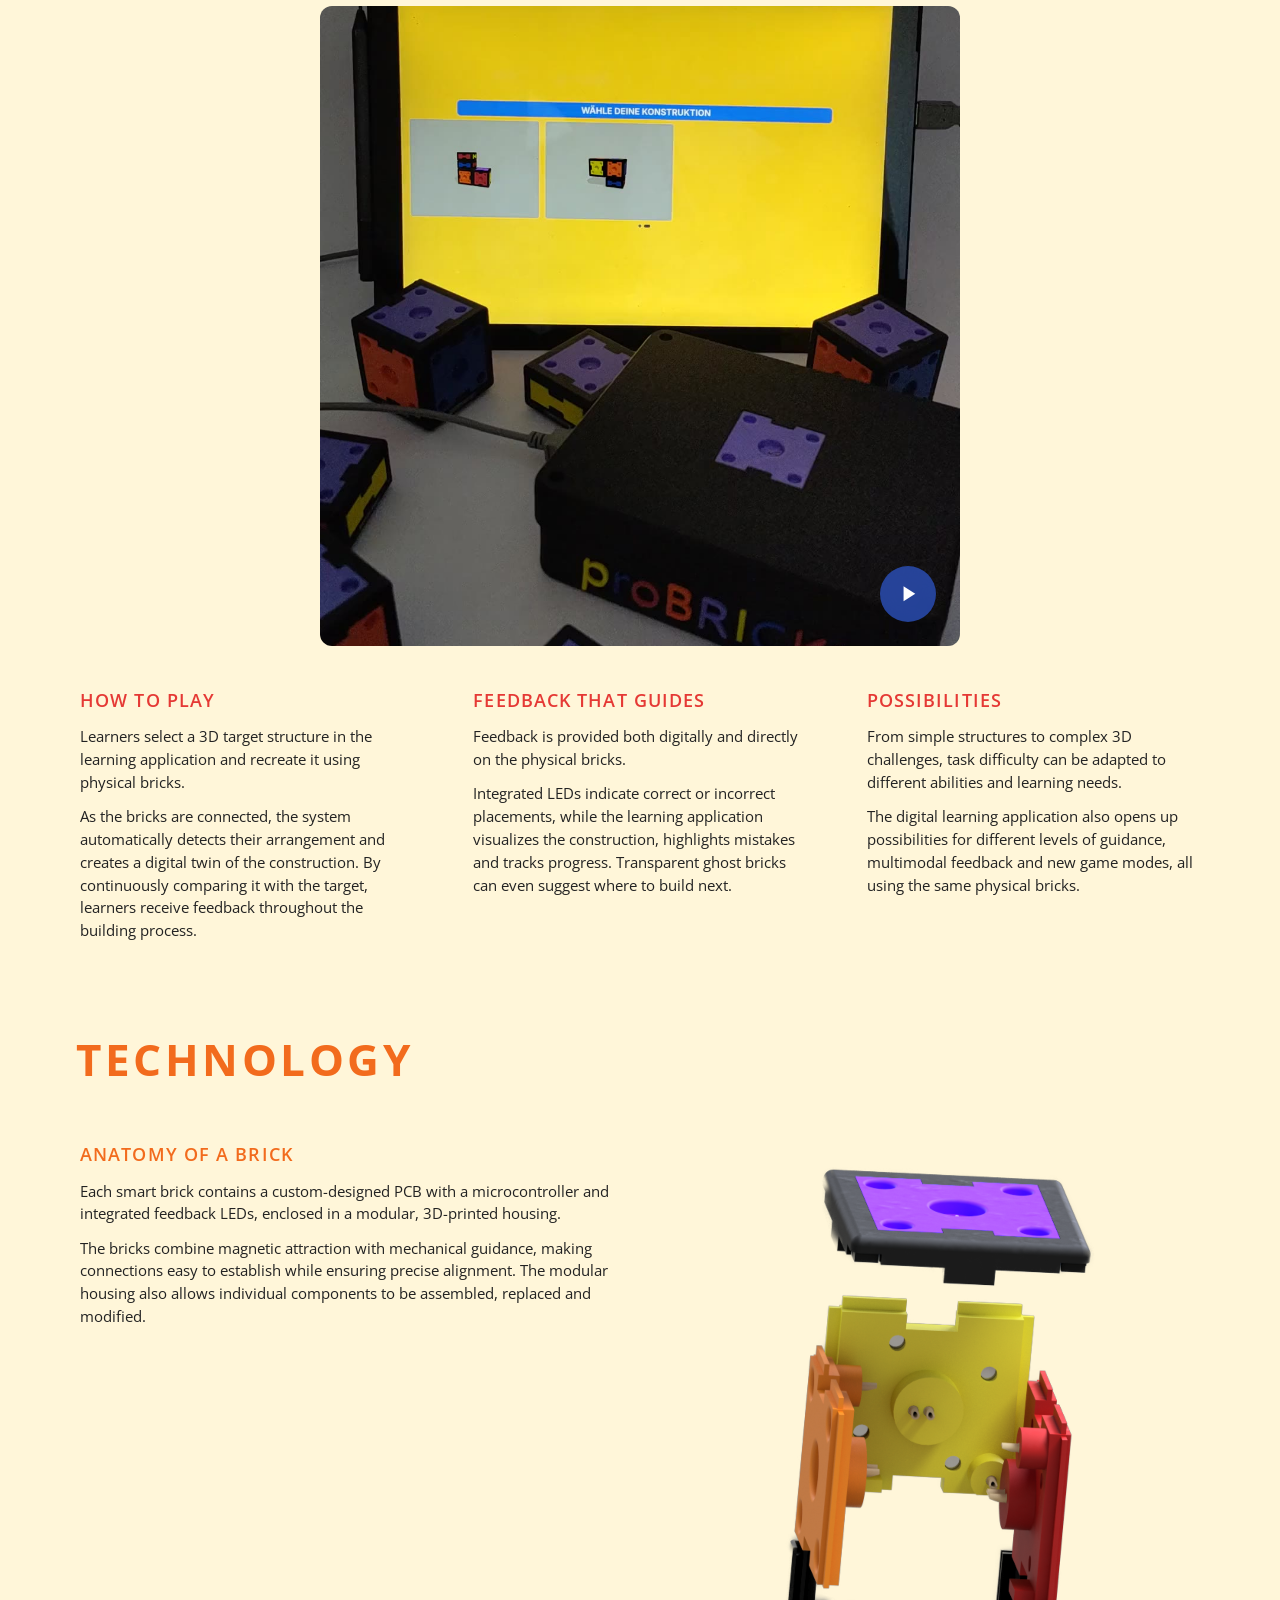
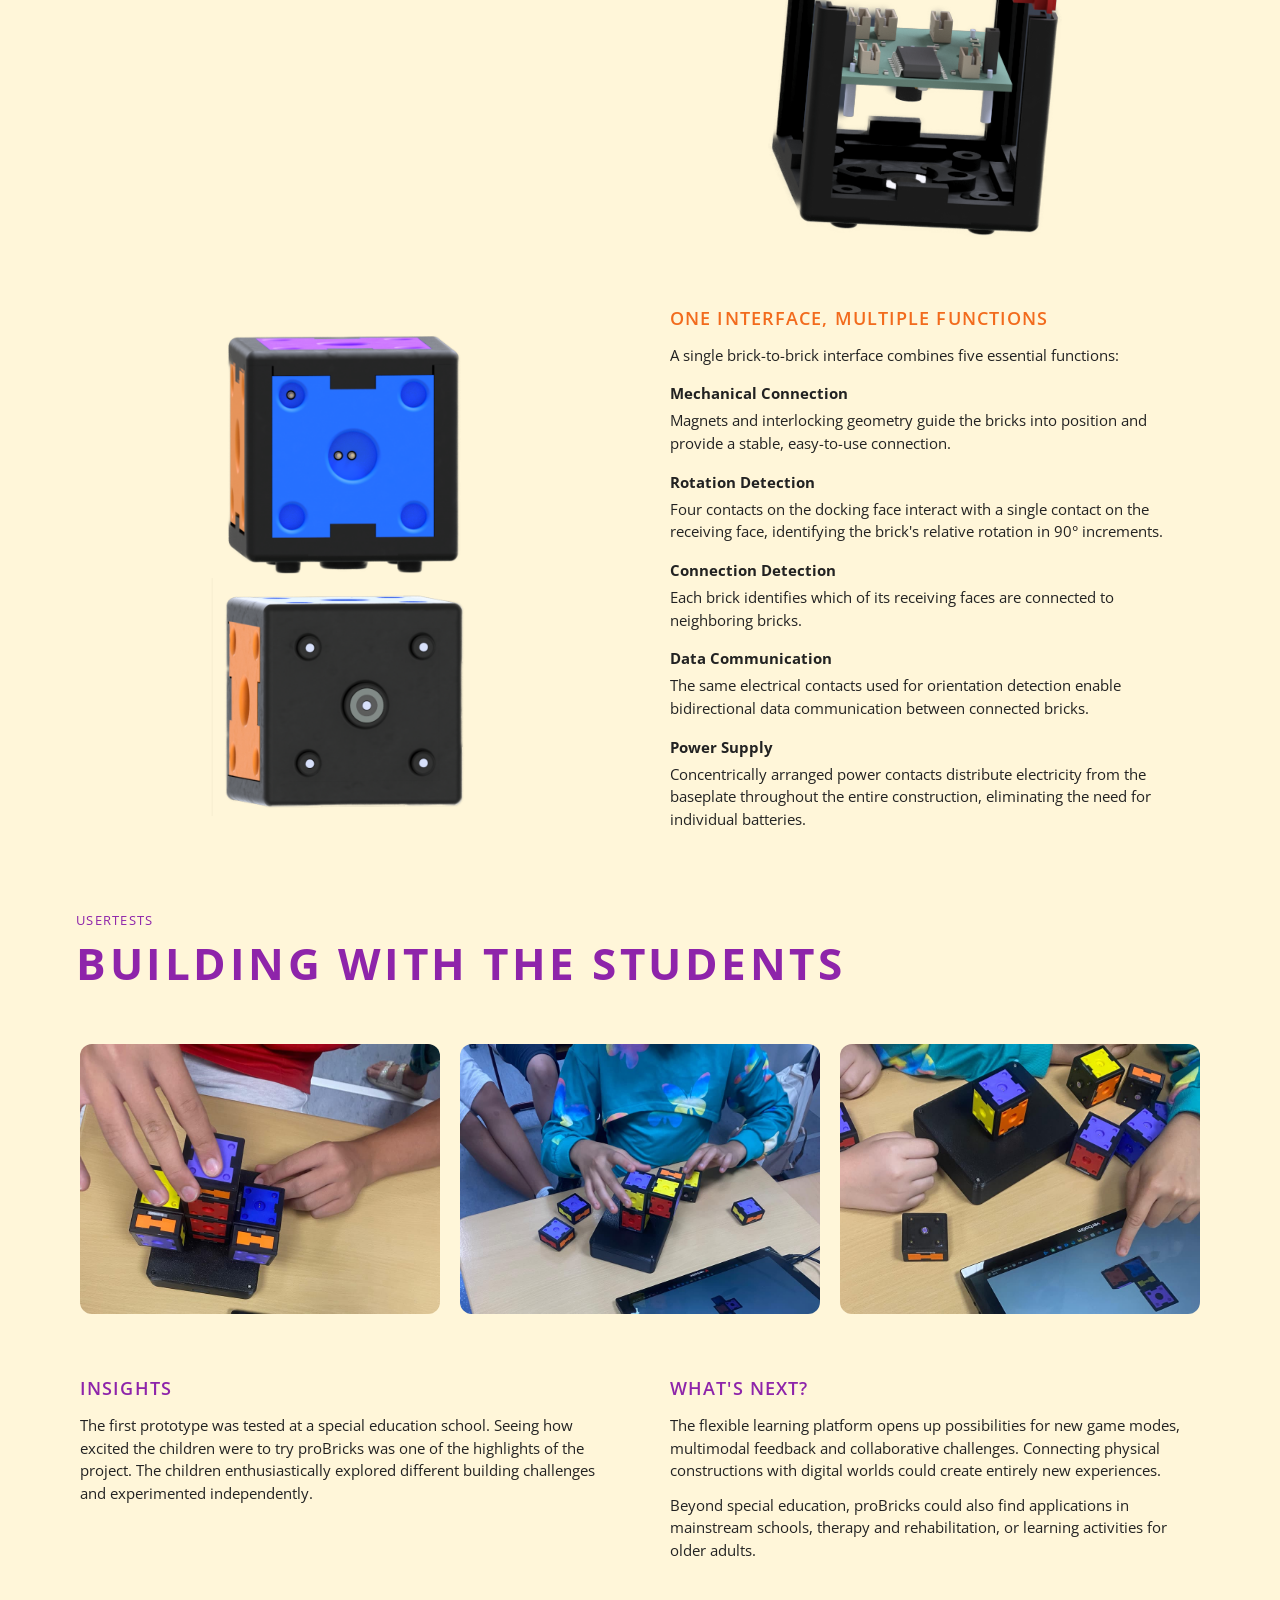
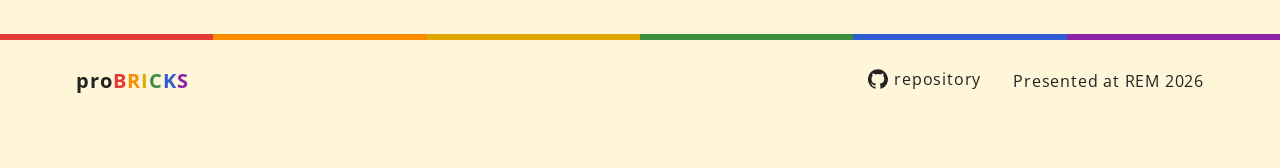
==== commit c1b62b7d: "smartphone view and video img" ====
--- a/index.html
+++ b/index.html
@@ -15,7 +15,7 @@
     </a>
     <nav class="site-nav">
       <a href="about.html">about me</a>
-      <img class="peek" src="assets/elena_lego_side@3x.png" alt="" aria-hidden="true">
+      <img class="peek" src="assets/elena_lego_side-web.png" alt="" aria-hidden="true">
     </nav>
   </header>
 
@@ -23,7 +23,7 @@
     <!-- Hero -->
     <div class="video video--hero">
       <video autoplay muted playsinline poster="assets/hero-poster.jpg">
-        <source src="assets/title.mp4" type="video/mp4">
+        <source src="assets/title-web.mp4" type="video/mp4">
       </video>
       <button class="video-play" type="button" aria-label="Play video">
         <svg viewBox="0 0 24 24" aria-hidden="true"><path d="M8 5v14l11-7z"/></svg>
@@ -101,7 +101,7 @@
           <p>The bricks combine magnetic attraction with mechanical guidance, making connections easy to establish while ensuring precise alignment. The modular housing also allows individual components to be assembled, replaced and modified.</p>
         </article>
         <figure class="media">
-          <img class="anatomy-img" src="assets/cube_exploded.png" alt="Exploded view of a smart brick: lid, frame, pogo pins, interchangeable sides and receiving face">
+          <img class="anatomy-img" src="assets/cube_exploded-web.png" loading="lazy" alt="Exploded view of a smart brick: lid, frame, pogo pins, interchangeable sides and receiving face">
         </figure>
       </div>
 
@@ -121,7 +121,7 @@
           <p>Concentrically arranged power contacts distribute electricity from the baseplate throughout the entire construction, eliminating the need for individual batteries.</p>
         </article>
         <figure class="media">
-          <img class="interface-img" src="assets/brick-interface.png" alt="Docking and receiving faces of a brick with their contact layouts">
+          <img class="interface-img" src="assets/brick-interface-web.png" loading="lazy" alt="Docking and receiving faces of a brick with their contact layouts">
         </figure>
       </div>
     </section>
@@ -131,9 +131,9 @@
       <p class="section-eyebrow">Usertests</p>
       <h2 class="section-title">Building with the Students</h2>
       <div class="media-strip">
-        <figure class="media"><img src="assets/learner4.jpeg" alt="Stacked proBricks built during a user test"></figure>
-        <figure class="media"><img src="assets/learner3.jpeg" alt="Stacked proBricks built during a user test"></figure>
-        <figure class="media"><img src="assets/learners1.jpg" alt="Stacked proBricks built during a user test"></figure>
+        <figure class="media"><img src="assets/learner4-web.jpg" loading="lazy" alt="Stacked proBricks built during a user test"></figure>
+        <figure class="media"><img src="assets/learner3-web.jpg" loading="lazy" alt="Stacked proBricks built during a user test"></figure>
+        <figure class="media"><img src="assets/learners1-web.jpg" loading="lazy" alt="Stacked proBricks built during a user test"></figure>
       </div>
       <div class="card-grid">
         <article class="card">
--- a/css/styles.css
+++ b/css/styles.css
@@ -76,7 +76,10 @@
 *::after { box-sizing: border-box; }
 
 /* keeps in-page jumps (#about) from landing under the sticky header */
-html { scroll-padding-top: var(--header-h); }
+html {
+  scroll-padding-top: var(--header-h);
+  overflow-x: clip;   /* safety net: nothing may widen the page sideways */
+}
 
 body {
   margin: 0;
@@ -152,6 +155,10 @@
   transform: translateX(0);
   /* arriving: starts moving immediately, then slows down softly */
   transition: transform 0.4s ease-out, opacity 0.25s ease-out;
+}
+/* touch devices can't hover: drop the figure so it can't widen the page off-screen */
+@media (hover: none) {
+  .peek { display: none; }
 }
 
 /* ---------- Video ---------- */
@@ -538,3 +545,11 @@
   .about-row { grid-template-columns: 1fr; }
   .about-card { padding: 1.5rem; }
 }
+
+/* tall (portrait) screens: show the 16:9 hero video completely instead of cropping its sides */
+@media (orientation: portrait) {
+  .video--hero {
+    height: auto;
+    aspect-ratio: 16 / 9;
+  }
+}
